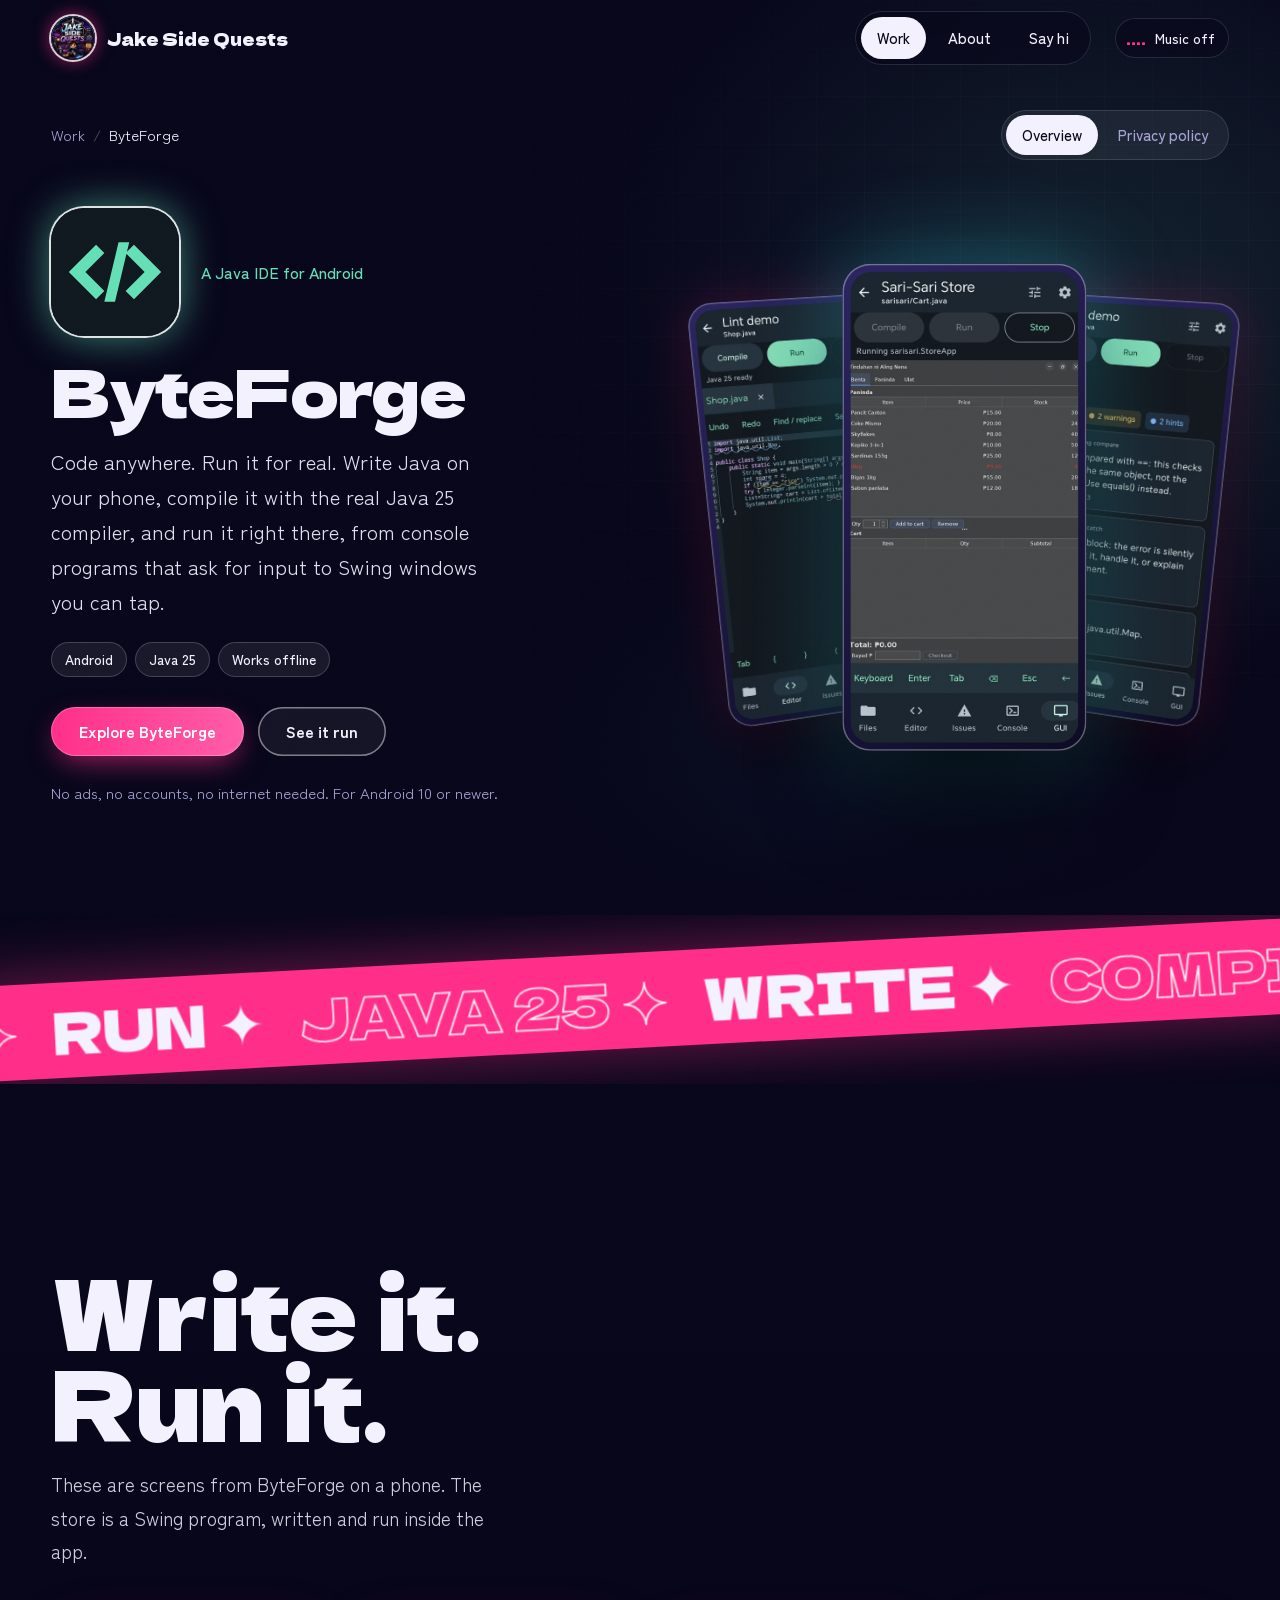
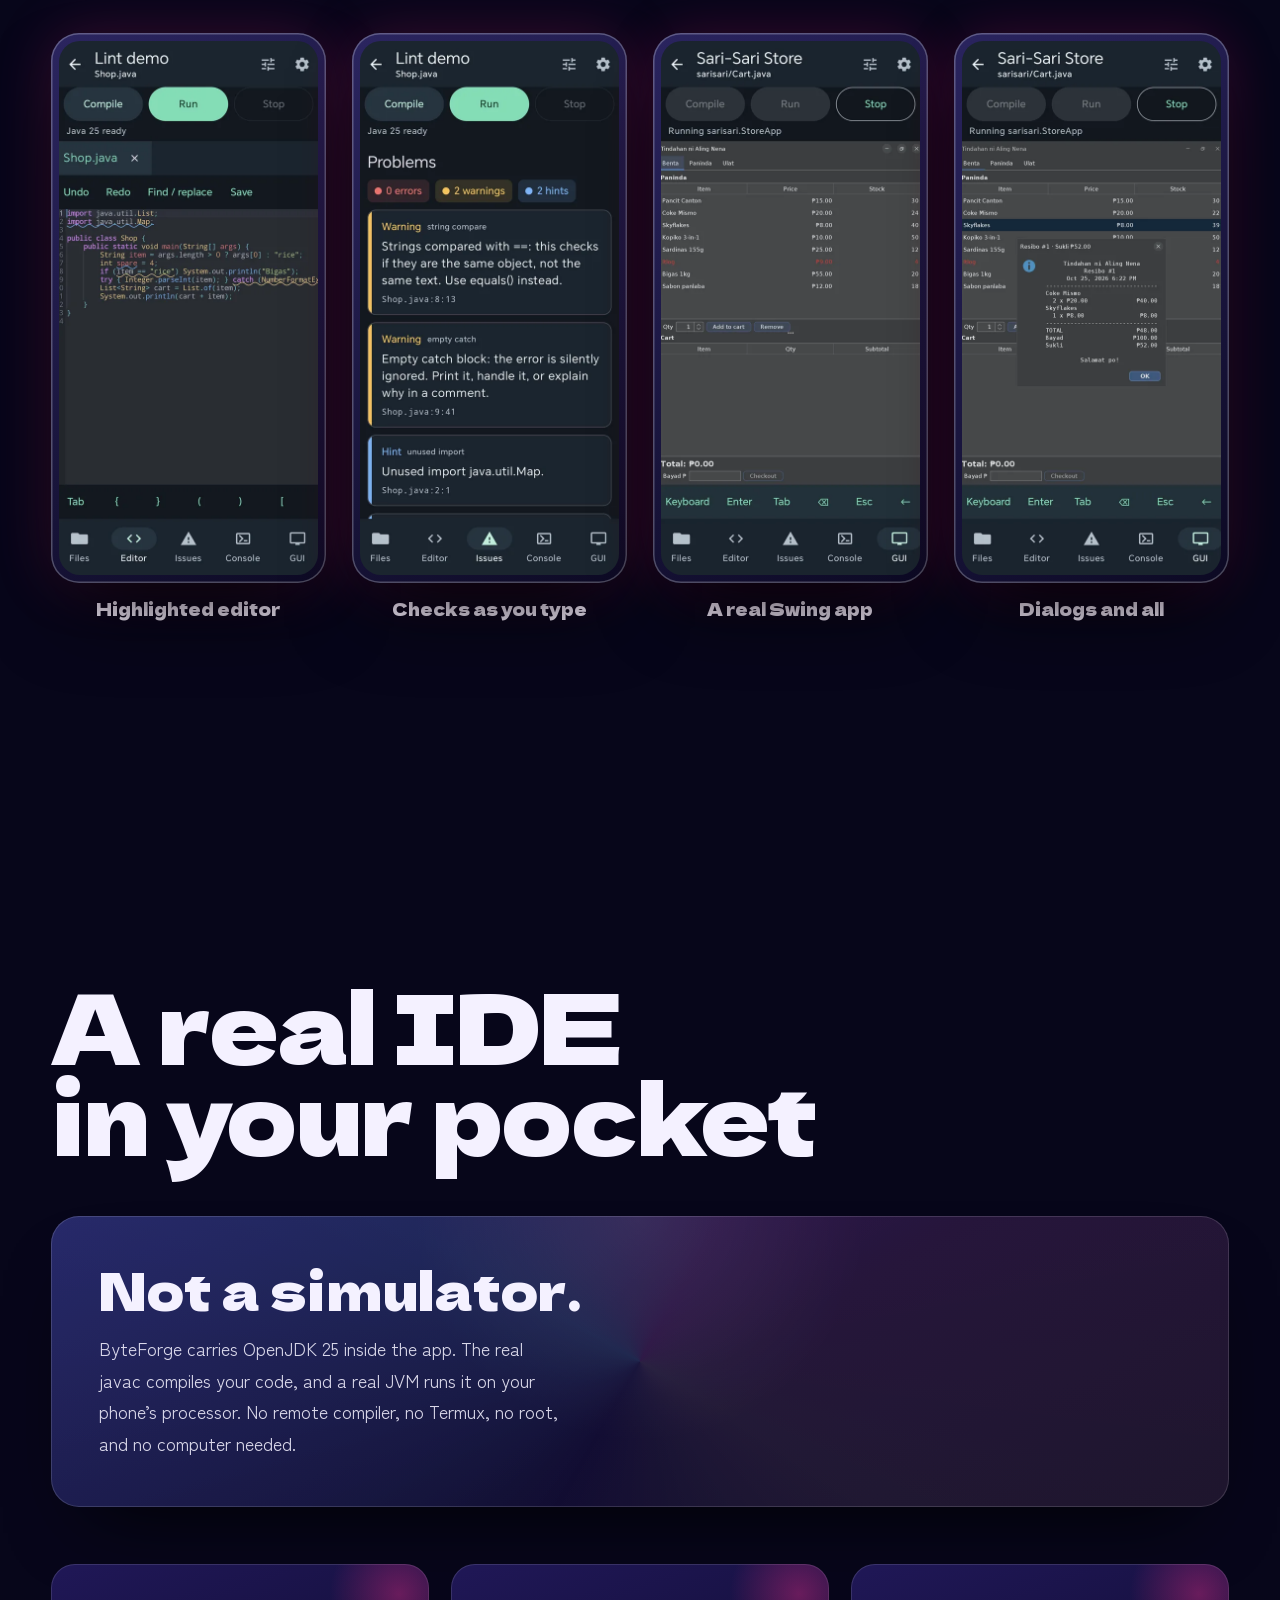
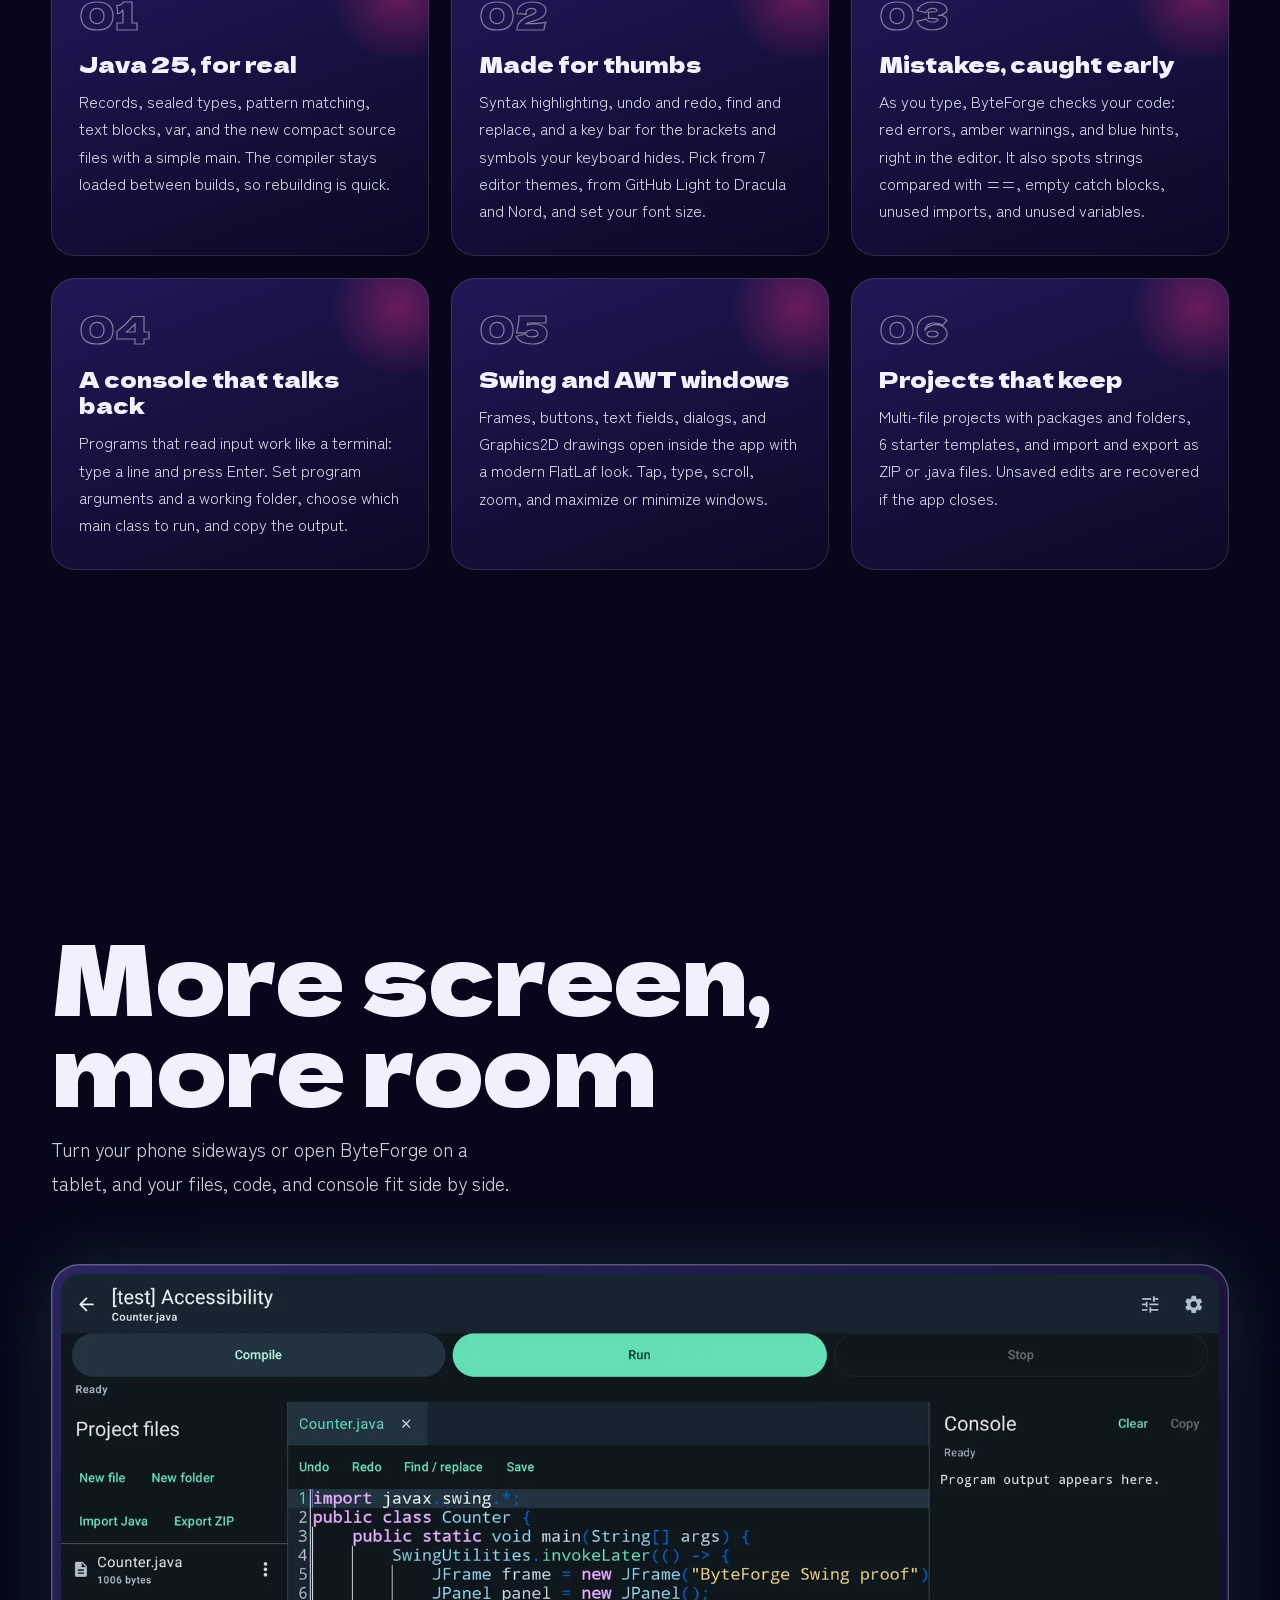
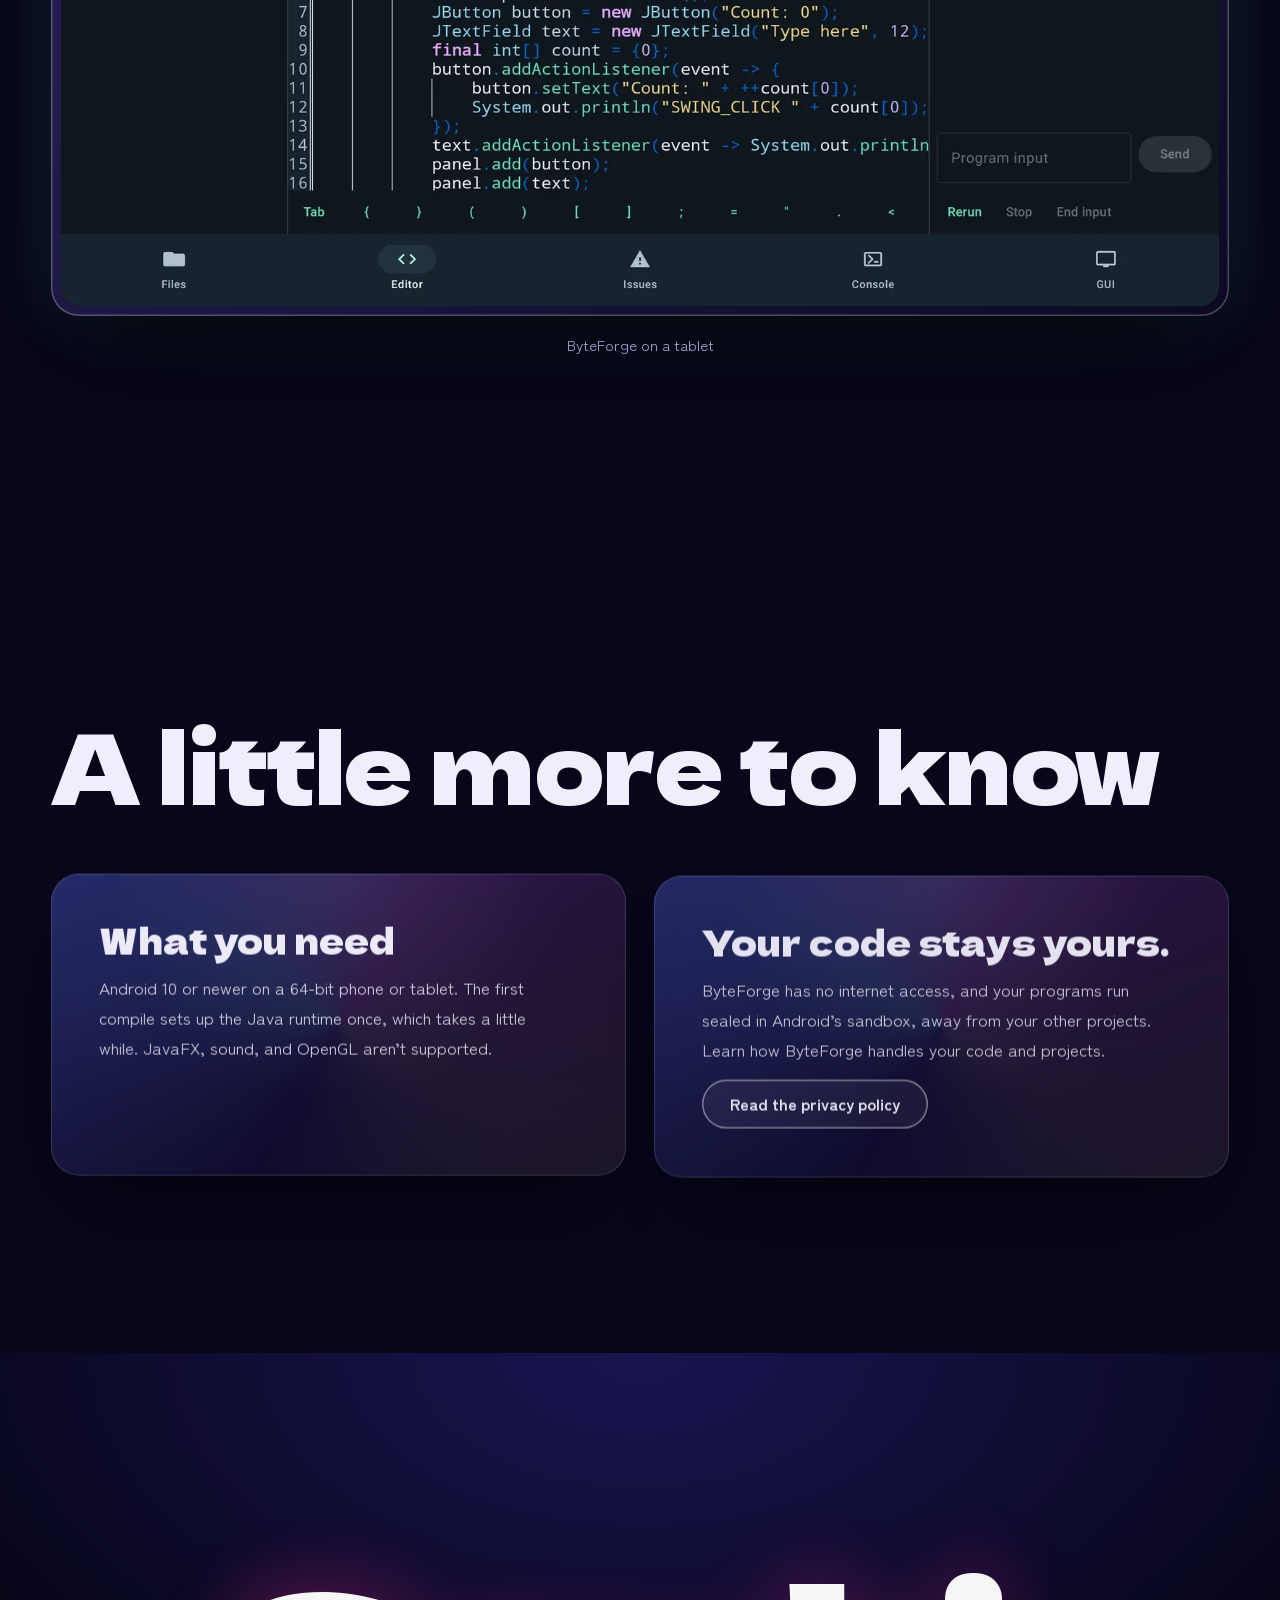
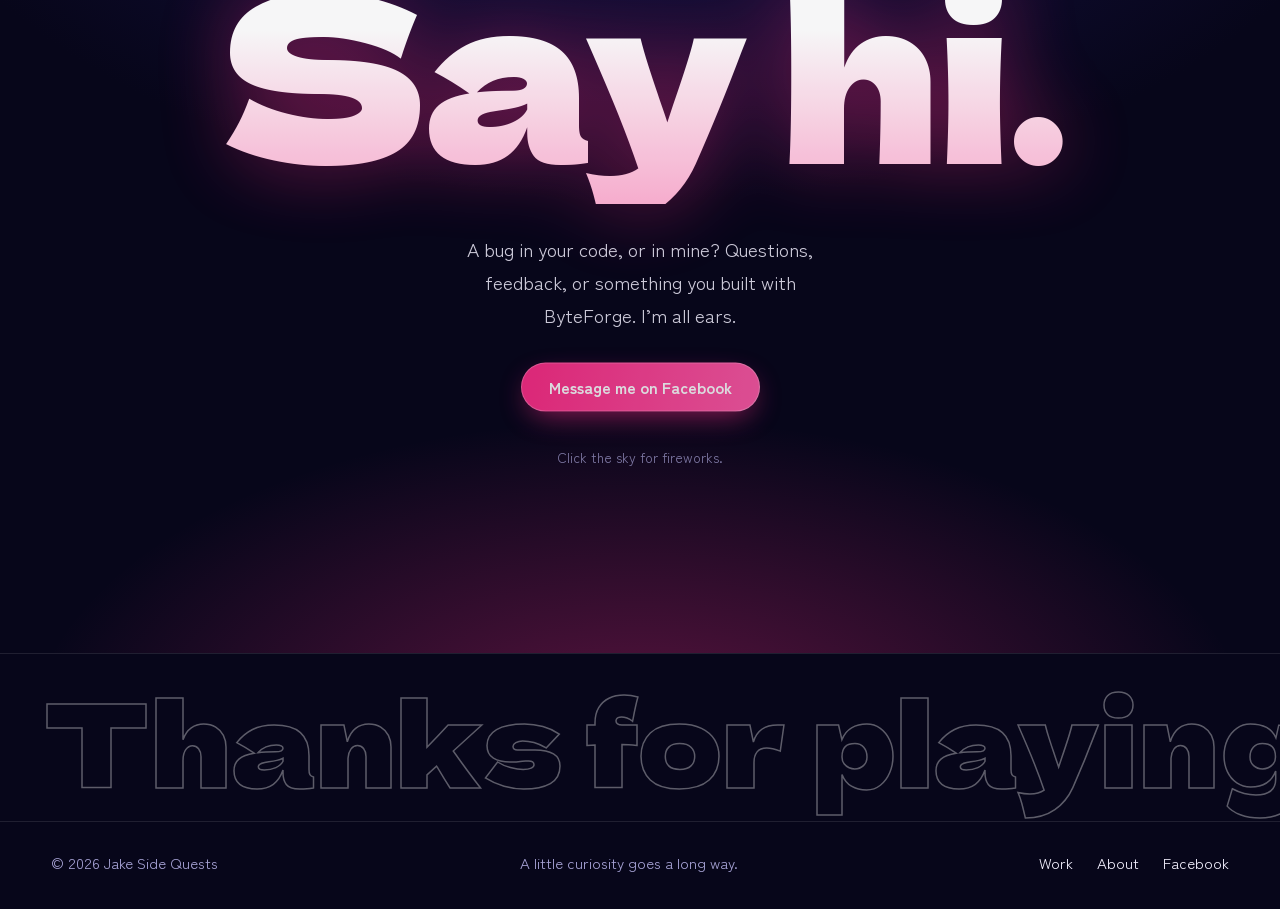
==== byteforge/index.html @ 3e093ef2 "Add full ByteForge and Parley pages Overview pages at /byteforge/ and /parley/ with features, detail" ====
<!doctype html>
<html lang="en">
<head>
  <meta charset="utf-8">
  <meta name="viewport" content="width=device-width, initial-scale=1">
  <title>ByteForge — Code anywhere. Run it for real. | Jake Side Quests</title>
  <meta name="description" content="ByteForge is a Java IDE for Android. Write Java on your phone, compile it with the real Java 25 compiler, and run console programs and Swing windows. No ads; works offline.">
  <meta name="theme-color" content="#07061a">
  <link rel="canonical" href="https://jakesidequests.com/byteforge/">
  <meta property="og:type" content="website">
  <meta property="og:site_name" content="Jake Side Quests">
  <meta property="og:title" content="ByteForge — Code anywhere. Run it for real. | Jake Side Quests">
  <meta property="og:description" content="ByteForge is a Java IDE for Android. Write Java on your phone, compile it with the real Java 25 compiler, and run console programs and Swing windows. No ads; works offline.">
  <meta property="og:url" content="https://jakesidequests.com/byteforge/">
  <meta property="og:image" content="https://jakesidequests.com/assets/media/byteforge/tablet.webp">
  <link rel="icon" href="/assets/favicon.png" type="image/png" sizes="64x64">
  <link rel="preload" href="/assets/fonts/delagothicone-400.woff2" as="font" type="font/woff2" crossorigin>
  <link rel="stylesheet" href="/assets/site.css">
  <script>document.documentElement.classList.add('js');window.revealFallback=setTimeout(function(){document.documentElement.classList.add('no-anim')},4000);</script>
  <script src="/assets/vendor/gsap.min.js" defer></script>
  <script src="/assets/vendor/ScrollTrigger.min.js" defer></script>
  <script src="/assets/vendor/SplitText.min.js" defer></script>
  <script src="/assets/vendor/lenis.min.js" defer></script>
  <script src="/assets/site.js" defer></script>
</head>
<body id="top" data-page="byteforge">
<a class="skip-link" href="#main">Skip to content</a>
<div class="progress" aria-hidden="true"></div>
<div class="grain" aria-hidden="true"></div>
<header class="site-header">
  <div class="header-inner container">
    <a class="brand" href="/" aria-label="Jake Side Quests home"><img src="/assets/images/jake-side-quests-emblem-96.webp" width="44" height="44" alt=""><span class="brand-name">Jake Side Quests</span></a>
    <nav class="site-nav" aria-label="Main navigation">
      <a href="/#work" aria-current="location">Work</a>
      <a href="/#about">About</a>
      <a href="/#say-hello">Say hi</a>
    </nav>
    <button class="sound-toggle" type="button" aria-pressed="false" data-sound hidden><span class="eq" aria-hidden="true"><i></i><i></i><i></i><i></i></span><span class="label">Music off</span></button>
  </div>
</header>

<main id="main">
  <section class="game-hero" aria-labelledby="app-title">
    <div class="app-hero-bg" aria-hidden="true"></div>
    <div class="container">
      <div class="page-context">
        <nav class="breadcrumb" aria-label="Breadcrumb"><ol><li><a href="/#work">Work</a></li><li><span aria-current="page">ByteForge</span></li></ol></nav>
        <nav class="project-nav" aria-label="ByteForge navigation"><a href="/byteforge/" aria-current="page">Overview</a><a href="/byteforge/privacy/">Privacy policy</a></nav>
      </div>
      <div class="game-hero-grid">
        <div class="game-copy">
          <div class="mascot app-mascot" data-reveal>
            <img src="/byteforge/icon.svg" width="128" height="128" alt="ByteForge app icon: mint-green code brackets on a dark background.">
            <p class="kana-note">A Java IDE for Android</p>
          </div>
          <h1 id="app-title" class="glitch" data-text="ByteForge" data-reveal>ByteForge</h1>
          <p class="lede" data-reveal>Code anywhere. Run it for real. Write Java on your phone, compile it with the real Java 25 compiler, and run it right there, from console programs that ask for input to Swing windows you can tap.</p>
          <ul class="chips" aria-label="At a glance" data-reveal><li class="chip">Android</li><li class="chip">Java 25</li><li class="chip">Works offline</li></ul>
          <div class="hero-actions" data-reveal>
            <a class="btn btn-primary" href="#features" data-magnetic>Explore ByteForge</a>
            <a class="btn btn-ghost" href="#screens" data-magnetic>See it run</a>
          </div>
          <p class="page-meta">No ads, no accounts, no internet needed. For Android 10 or newer.</p>
        </div>

        <div class="phones tall" aria-label="ByteForge screenshots">
          <figure class="phone left"><img src="/assets/media/byteforge/editor.webp" width="540" height="1080" alt="The ByteForge editor with a Java file, its code checks underlined."></figure>
          <figure class="phone right"><img src="/assets/media/byteforge/issues.webp" width="540" height="1080" alt="The Problems list showing warnings and hints with explanations."></figure>
          <figure class="phone center"><img src="/assets/media/byteforge/swing.webp" width="540" height="1080" alt="A Swing store app, Tindahan ni Aling Nena, running inside ByteForge with a product table and a cart."></figure>
        </div>
      </div>
    </div>
  </section>

  <div class="marquees" aria-hidden="true">
    <div class="marquee" data-marquee="-1"><div class="marquee-track"><span>Write ✦</span><span class="outline">Compile ✦</span><span>Run ✦</span><span class="outline">Java 25 ✦</span><span>Write ✦</span><span class="outline">Compile ✦</span><span>Run ✦</span><span class="outline">Java 25 ✦</span></div></div>
  </div>

  <section class="section container" id="screens" aria-labelledby="screens-title">
    <h2 id="screens-title" class="section-title" data-reveal>Write it.<br>Run it.</h2>
    <p class="section-lede" data-reveal style="margin-top:22px">These are screens from ByteForge on a phone. The store is a Swing program, written and run inside the app.</p>
    <div class="screens tall">
      <figure data-reveal><div class="phone"><img src="/assets/media/byteforge/one-dark.webp" width="540" height="1080" alt="The editor in the One Dark theme with highlighted Java code." loading="lazy"></div><figcaption>Highlighted editor</figcaption></figure>
      <figure data-reveal><div class="phone"><img src="/assets/media/byteforge/issues.webp" width="540" height="1080" alt="Problems tab: a string compared with ==, an empty catch block, and an unused import." loading="lazy"></div><figcaption>Checks as you type</figcaption></figure>
      <figure data-reveal><div class="phone"><img src="/assets/media/byteforge/swing.webp" width="540" height="1080" alt="A Swing store window with a product table, quantity picker, and cart." loading="lazy"></div><figcaption>A real Swing app</figcaption></figure>
      <figure data-reveal><div class="phone"><img src="/assets/media/byteforge/receipt.webp" width="540" height="1080" alt="The store app's receipt dialog listing items, total, payment, and change." loading="lazy"></div><figcaption>Dialogs and all</figcaption></figure>
    </div>
  </section>

  <section class="section container" id="features" aria-labelledby="features-title">
    <h2 id="features-title" class="section-title" data-reveal>A real IDE<br>in your pocket</h2>
    <article class="holo experience" data-tilt data-reveal style="margin-top:56px">
      <h3>Not a simulator.</h3>
      <p>ByteForge carries OpenJDK 25 inside the app. The real javac compiles your code, and a real JVM runs it on your phone’s processor. No remote compiler, no Termux, no root, and no computer needed.</p>
    </article>
    <div class="feature-grid">
      <article class="feature"><p class="feature-number">01</p><h3>Java 25, for real</h3><p>Records, sealed types, pattern matching, text blocks, var, and the new compact source files with a simple main. The compiler stays loaded between builds, so rebuilding is quick.</p></article>
      <article class="feature"><p class="feature-number">02</p><h3>Made for thumbs</h3><p>Syntax highlighting, undo and redo, find and replace, and a key bar for the brackets and symbols your keyboard hides. Pick from 7 editor themes, from GitHub Light to Dracula and Nord, and set your font size.</p></article>
      <article class="feature"><p class="feature-number">03</p><h3>Mistakes, caught early</h3><p>As you type, ByteForge checks your code: red errors, amber warnings, and blue hints, right in the editor. It also spots strings compared with ==, empty catch blocks, unused imports, and unused variables.</p></article>
      <article class="feature"><p class="feature-number">04</p><h3>A console that talks back</h3><p>Programs that read input work like a terminal: type a line and press Enter. Set program arguments and a working folder, choose which main class to run, and copy the output.</p></article>
      <article class="feature"><p class="feature-number">05</p><h3>Swing and AWT windows</h3><p>Frames, buttons, text fields, dialogs, and Graphics2D drawings open inside the app with a modern FlatLaf look. Tap, type, scroll, zoom, and maximize or minimize windows.</p></article>
      <article class="feature"><p class="feature-number">06</p><h3>Projects that keep</h3><p>Multi-file projects with packages and folders, 6 starter templates, and import and export as ZIP or .java files. Unsaved edits are recovered if the app closes.</p></article>
    </div>
  </section>

  <section class="section container" aria-labelledby="room-title">
    <h2 id="room-title" class="section-title" data-reveal>More screen,<br>more room</h2>
    <p class="section-lede" data-reveal style="margin-top:22px">Turn your phone sideways or open ByteForge on a tablet, and your files, code, and console fit side by side.</p>
    <figure class="wide-shot" data-reveal>
      <div class="frame"><img src="/assets/media/byteforge/tablet.webp" width="1600" height="874" alt="ByteForge on a tablet: project files on the left, a Swing counter program in the editor, and the console on the right." loading="lazy"></div>
      <figcaption>ByteForge on a tablet</figcaption>
    </figure>
  </section>

  <section class="section container" aria-labelledby="details-title">
    <h2 id="details-title" class="section-title" data-reveal>A little more to know</h2>
    <div class="detail-grid">
      <article class="holo" data-tilt data-reveal>
        <h3>What you need</h3>
        <p>Android 10 or newer on a 64-bit phone or tablet. The first compile sets up the Java runtime once, which takes a little while. JavaFX, sound, and OpenGL aren’t supported.</p>
      </article>
      <article class="holo" data-tilt data-reveal>
        <h3>Your code stays yours.</h3>
        <p>ByteForge has no internet access, and your programs run sealed in Android’s sandbox, away from your other projects. Learn how ByteForge handles your code and projects.</p>
        <a class="btn btn-ghost" href="/byteforge/privacy/" data-magnetic>Read the privacy policy</a>
      </article>
    </div>
  </section>

  <section class="section say-hi" id="say-hello" aria-labelledby="contact-title" data-fireworks>
    <canvas class="fireworks" aria-hidden="true"></canvas>
    <div class="say-hi-inner container">
      <h2 id="contact-title" data-reveal>Say hi.</h2>
      <p data-reveal>A bug in your code, or in mine? Questions, feedback, or something you built with ByteForge. I’m all ears.</p>
      <a class="btn btn-primary" href="https://www.facebook.com/JakeSideQuests" data-magnetic data-reveal>Message me on Facebook</a>
      <p class="hint" aria-hidden="true" data-reveal>Click the sky for fireworks.</p>
    </div>
  </section>
</main>

<footer class="site-footer">
  <div class="footer-marquee" aria-hidden="true">
    <div class="marquee-track" data-marquee="-1"><span class="fill">Thanks for playing ✦</span><span>Thanks for playing ✦</span><span class="fill">Thanks for playing ✦</span><span>Thanks for playing ✦</span></div>
  </div>
  <div class="container footer-row">
    <p>© 2026 Jake Side Quests</p>
    <p>A little curiosity goes a long way.</p>
    <div class="footer-links"><a href="/#work">Work</a><a href="/#about">About</a><a href="https://www.facebook.com/JakeSideQuests">Facebook</a></div>
  </div>
</footer>
</body>
</html>
---- assets/site.css ----
/* Jake Side Quests: an anime opening.
   Night palette pulled from the SENRITSU worlds: lantern gold, magenta, cyan, sakura.
   Dela Gothic One is the title card; Zen Kaku Gothic New carries everything else. */

@font-face { font-family: "Dela Gothic One"; src: url("/assets/fonts/delagothicone-400.woff2") format("woff2"); font-weight: 400; font-display: swap; }
@font-face { font-family: "Zen Kaku Gothic New"; src: url("/assets/fonts/zenkakugothicnew-400.woff2") format("woff2"); font-weight: 400; font-display: swap; }
@font-face { font-family: "Zen Kaku Gothic New"; src: url("/assets/fonts/zenkakugothicnew-500.woff2") format("woff2"); font-weight: 500; font-display: swap; }
@font-face { font-family: "Zen Kaku Gothic New"; src: url("/assets/fonts/zenkakugothicnew-700.woff2") format("woff2"); font-weight: 700; font-display: swap; }

:root {
  color-scheme: dark;
  --ink: #07061a;
  --ink-2: #120d33;
  --ink-3: #1d1650;
  --paper: #f4f1ff;
  --mist: #a7a3d6;
  --magenta: #ff2e88;
  --cyan: #3de8ff;
  --gold: #ffc65c;
  --sakura: #ffb3d4;
  --lime: #4dff9a;

  --display: "Dela Gothic One", "Arial Black", Impact, sans-serif;
  --body: "Zen Kaku Gothic New", "Hiragino Sans", "Segoe UI", system-ui, sans-serif;

  --gutter: clamp(16px, 4vw, 56px);
  --max: 1320px;
  --ease: cubic-bezier(.16, 1, .3, 1);
  --beat: 0;
}

*, *::before, *::after { box-sizing: border-box; }
html { -webkit-text-size-adjust: 100%; scroll-padding-top: 90px; }
html:not(.lenis) { scroll-behavior: smooth; }
body {
  margin: 0;
  min-height: 100vh;
  background: var(--ink);
  color: var(--paper);
  font: 400 1.0625rem/1.75 var(--body);
  overflow-x: clip;
}
img, svg, canvas, video { display: block; max-width: 100%; }
a { color: inherit; }
p, figure { margin: 0; }
h1, h2, h3, h4 { margin: 0; font-weight: 400; line-height: 1.05; }
button { font: inherit; color: inherit; }
::selection { background: var(--magenta); color: #fff; }
:focus-visible { outline: 3px solid var(--cyan); outline-offset: 4px; border-radius: 6px; }

.container { width: min(100% - var(--gutter) * 2, var(--max)); margin-inline: auto; }
.visually-hidden { position: absolute !important; width: 1px; height: 1px; padding: 0; margin: -1px; overflow: hidden; clip: rect(0 0 0 0); white-space: nowrap; border: 0; }
.skip-link { position: fixed; left: 16px; top: -80px; z-index: 200; padding: 10px 16px; border-radius: 8px; background: var(--paper); color: var(--ink); text-decoration: none; font-weight: 700; }
.skip-link:focus { top: 16px; }

/* Things JS animates in start hidden only once JS has taken over; a timer in <head> undoes this if it never does. */
.js:not(.no-anim) [data-reveal], .js:not(.no-anim) [data-hero-logo], .js:not(.no-anim) [data-hero-tagline], .js:not(.no-anim) [data-hero-fade] { opacity: 0; }

/* Film grain over everything */
.grain {
  position: fixed; inset: -50%; z-index: 90; pointer-events: none;
  background-image: url("data:image/svg+xml;utf8,<svg xmlns='http://www.w3.org/2000/svg' width='160' height='160'><filter id='n'><feTurbulence type='fractalNoise' baseFrequency='.9' numOctaves='2' stitchTiles='stitch'/></filter><rect width='100%' height='100%' filter='url(%23n)' opacity='.55'/></svg>");
  opacity: .07;
  mix-blend-mode: overlay;
  animation: grain 1s steps(6) infinite;
}
@keyframes grain { 0%, 100% { transform: translate(0, 0); } 20% { transform: translate(-3%, 2%); } 40% { transform: translate(2%, -4%); } 60% { transform: translate(-4%, -1%); } 80% { transform: translate(3%, 3%); } }

.progress { position: fixed; left: 0; top: 0; z-index: 120; height: 3px; width: 100%; transform-origin: 0 50%; transform: scaleX(0); background: linear-gradient(90deg, var(--cyan), var(--magenta), var(--gold)); box-shadow: 0 0 12px var(--magenta); }

/* ---------- Header ---------- */

.site-header {
  position: fixed; top: 0; left: 0; right: 0; z-index: 100;
  transition: transform .5s var(--ease), background .3s;
}
.site-header.is-hidden { transform: translateY(-110%); }
.site-header.is-solid { background: linear-gradient(180deg, rgb(7 6 26 / .85), rgb(7 6 26 / 0)); }
.header-inner { display: flex; align-items: center; gap: 24px; min-height: 76px; }
.brand { display: inline-flex; align-items: center; gap: 12px; text-decoration: none; }
.brand img { width: 44px; height: 44px; border-radius: 50%; box-shadow: 0 0 0 2px rgb(255 255 255 / .8), 0 0 calc(18px + var(--beat) * 30px) rgb(255 46 136 / .7); }
.brand-name { font: 400 1.0625rem/1 var(--display); }
.site-nav { margin-left: auto; display: flex; align-items: center; gap: 6px; padding: 6px; border-radius: 999px; background: rgb(7 6 26 / .45); backdrop-filter: blur(14px); -webkit-backdrop-filter: blur(14px); box-shadow: inset 0 0 0 1px rgb(255 255 255 / .12); }
.site-nav a { padding: 8px 16px; border-radius: 999px; font-weight: 500; font-size: .9375rem; text-decoration: none; transition: background .2s, color .2s; }
.site-nav a:hover { background: rgb(255 255 255 / .1); }
.site-nav a[aria-current] { background: var(--paper); color: var(--ink); }

.sound-toggle {
  display: inline-flex; align-items: center; gap: 10px;
  padding: 8px 14px 8px 12px;
  border: 0; border-radius: 999px; cursor: pointer;
  background: rgb(7 6 26 / .45); backdrop-filter: blur(14px); -webkit-backdrop-filter: blur(14px);
  box-shadow: inset 0 0 0 1px rgb(255 255 255 / .12);
  font-size: .875rem; font-weight: 500;
}
.sound-toggle[aria-pressed="true"] { box-shadow: inset 0 0 0 1px var(--magenta), 0 0 20px rgb(255 46 136 / .35); }
.eq { display: inline-flex; align-items: end; gap: 2px; height: 14px; }
.eq i { width: 3px; height: 100%; border-radius: 2px; background: var(--magenta); transform-origin: 50% 100%; transform: scaleY(.2); }
.sound-toggle[aria-pressed="true"] .eq i { background: linear-gradient(var(--cyan), var(--magenta)); }

/* ---------- Custom cursor ---------- */

.cursor-dot, .cursor-ring { position: fixed; left: 0; top: 0; z-index: 150; pointer-events: none; border-radius: 50%; opacity: 0; transition: opacity .3s; }
.cursor-dot { width: 6px; height: 6px; margin: -3px 0 0 -3px; background: #fff; }
.cursor-ring { width: 38px; height: 38px; margin: -19px 0 0 -19px; border: 1.5px solid rgb(255 255 255 / .7); transition: opacity .3s, width .3s var(--ease), height .3s var(--ease), margin .3s var(--ease), background .3s, border-color .3s; mix-blend-mode: difference; }
.has-cursor .cursor-dot, .has-cursor .cursor-ring { opacity: 1; }
.cursor-ring.is-hover { width: 70px; height: 70px; margin: -35px 0 0 -35px; background: rgb(255 255 255 / .9); border-color: transparent; }

/* ---------- Splash: press start ---------- */

.splash {
  position: fixed; inset: 0; z-index: 180;
  display: grid; place-items: center;
  overflow: hidden;
}
.splash-half { position: absolute; inset: 0; }
.splash-half.top { clip-path: polygon(0 0, 100% 0, 100% 42%, 0 58%); background: linear-gradient(180deg, #1a0f45, #0b0824); }
.splash-half.bottom { clip-path: polygon(0 58%, 100% 42%, 100% 100%, 0 100%); background: linear-gradient(0deg, #1a0f45, #0b0824); }
.splash-slash { position: absolute; left: -10%; right: -10%; top: 50%; height: 2px; transform: rotate(-9deg); background: linear-gradient(90deg, transparent, var(--magenta), #fff, var(--cyan), transparent); box-shadow: 0 0 24px var(--magenta); opacity: 0; }
.splash-inner { position: relative; display: grid; justify-items: center; gap: 28px; text-align: center; padding: 24px; }
.splash-logo { width: clamp(180px, 30vmin, 300px); border-radius: 50%; box-shadow: 0 0 0 3px rgb(255 255 255 / .85), 0 0 80px rgb(255 46 136 / .55), 0 0 160px rgb(61 232 255 / .25); }
.splash-bar { width: min(280px, 70vw); height: 4px; border-radius: 2px; background: rgb(255 255 255 / .12); overflow: hidden; }
.splash-bar i { display: block; height: 100%; width: 100%; transform-origin: 0 50%; transform: scaleX(0); background: linear-gradient(90deg, var(--cyan), var(--magenta)); box-shadow: 0 0 10px var(--magenta); transition: transform .3s; }
.splash-start {
  padding: 16px 40px;
  border: 0; border-radius: 999px; cursor: pointer;
  background: var(--paper); color: var(--ink);
  font: 400 clamp(1.1rem, 2.4vw, 1.5rem)/1 var(--display);
  letter-spacing: .04em;
  box-shadow: 0 0 0 6px rgb(255 255 255 / .12), 0 0 50px rgb(255 46 136 / .6);
  animation: start-pulse 1.4s ease-in-out infinite;
}
.splash-start:hover { background: #fff; }
@keyframes start-pulse { 50% { box-shadow: 0 0 0 12px rgb(255 255 255 / .06), 0 0 80px rgb(255 46 136 / .85); } }
.splash-quiet { border: 0; background: none; cursor: pointer; color: var(--mist); font-size: .9375rem; text-decoration: underline; text-underline-offset: 4px; }
.splash-quiet:hover { color: var(--paper); }
.splash-hint { font-size: .875rem; color: var(--mist); }
.splash-actions { display: grid; justify-items: center; gap: 14px; }
.splash-actions[hidden] { display: none; }

/* ---------- Hero ---------- */

.hero {
  position: relative;
  min-height: 100svh;
  display: grid; place-items: center;
  overflow: hidden;
  isolation: isolate;
}
.hero-media { position: absolute; inset: 0; z-index: -3; }
.hero-media video, .hero-media canvas, .hero-media img { position: absolute; inset: 0; width: 100%; height: 100%; object-fit: cover; }
.hero-media canvas { opacity: 0; transition: opacity .6s; }
.hero-media.is-webgl canvas { opacity: 1; }
.hero-media.is-webgl video { visibility: hidden; }
.hero::before {
  content: ""; position: absolute; inset: 0; z-index: -2;
  background:
    radial-gradient(60% 55% at 50% 45%, transparent 0, rgb(7 6 26 / .35) 60%, rgb(7 6 26 / .85) 100%),
    linear-gradient(180deg, rgb(7 6 26 / .55) 0%, transparent 25%, transparent 60%, var(--ink) 100%);
}
.hero::after {
  content: ""; position: absolute; inset: 0; z-index: -1; pointer-events: none;
  background: repeating-linear-gradient(180deg, rgb(0 0 0 / .18) 0 1px, transparent 1px 3px);
  opacity: .5;
}
.petals { position: absolute; inset: 0; z-index: 1; pointer-events: none; width: 100%; height: 100%; }
.hero-inner { position: relative; z-index: 2; display: grid; justify-items: center; gap: clamp(12px, 2.6svh, 28px); text-align: center; padding: max(88px, 11svh) var(--gutter) max(104px, 13svh); }
.hero-logo {
  position: relative;
  width: clamp(116px, min(34vmin, 31svh), 24rem);
  aspect-ratio: 1;
  transform-style: preserve-3d;
  transform: perspective(900px) rotateX(var(--tilt-x, 0deg)) rotateY(var(--tilt-y, 0deg));
  transition: transform .4s var(--ease);
}
.hero-logo img { width: 100%; height: 100%; border-radius: 50%; box-shadow: 0 0 0 3px rgb(255 255 255 / .9), 0 0 calc(60px + var(--beat) * 80px) rgb(255 46 136 / .6), 0 30px 80px rgb(0 0 0 / .6); }
.hero-logo .ring { position: absolute; inset: -10%; border-radius: 50%; border: 1.5px dashed rgb(255 255 255 / .35); animation: spin 30s linear infinite; }
.hero-logo .ring.two { inset: -18%; border: 1px solid transparent; border-top-color: var(--cyan); border-right-color: var(--cyan); animation-duration: 9s; animation-direction: reverse; filter: drop-shadow(0 0 6px var(--cyan)); }
.hero-logo .ring.three { inset: -24%; border: 1px solid transparent; border-bottom-color: var(--magenta); animation-duration: 14s; filter: drop-shadow(0 0 6px var(--magenta)); }
@keyframes spin { to { transform: rotate(360deg); } }
.hero-tagline {
  font: 400 clamp(1.7rem, min(6.2vw, 8.6svh), 5.4rem)/.98 var(--display);
  letter-spacing: -.01em;
  text-shadow: 0 4px 30px rgb(7 6 26 / .8);
  max-width: 14ch;
}
.hero-tagline .line { display: block; }
.hero-tagline .glow { color: #ff6fb1; text-shadow: 0 0 28px rgb(255 46 136 / .75), 0 4px 30px rgb(7 6 26 / .8); }
.hero-sub { max-width: 44ch; font-size: clamp(.9375rem, min(1.6vw, 2.4svh), 1.25rem); color: rgb(244 241 255 / .9); text-shadow: 0 2px 16px rgb(7 6 26 / .9); }
.hero-actions { display: flex; flex-wrap: wrap; justify-content: center; gap: 14px; margin-top: 6px; }
.featured-copy .hero-actions, .game-copy .hero-actions { justify-content: start; }
.kana-rail {
  position: absolute; left: var(--gutter); top: 50%; z-index: 2; translate: 0 -50%;
  writing-mode: vertical-rl;
  font: 400 .9375rem/1 var(--display); letter-spacing: .5em;
  color: rgb(255 255 255 / .55);
}
.hero-foot { position: absolute; left: 0; right: 0; bottom: 28px; z-index: 2; }
.hero-foot .container { display: flex; justify-content: space-between; align-items: end; gap: 20px; }
.now-showing { display: grid; gap: 2px; font-size: .875rem; color: var(--mist); }
.now-showing strong { font: 400 1.0625rem/1.2 var(--display); color: var(--paper); }
.scroll-cue { display: grid; justify-items: center; gap: 8px; font-size: .8125rem; color: var(--mist); text-decoration: none; }
.scroll-cue i { position: relative; width: 22px; height: 36px; border-radius: 12px; border: 1.5px solid rgb(255 255 255 / .6); }
.scroll-cue i::after { content: ""; position: absolute; left: 50%; top: 7px; width: 4px; height: 8px; margin-left: -2px; border-radius: 2px; background: #fff; animation: wheel 1.6s var(--ease) infinite; }
@keyframes wheel { 60% { transform: translateY(10px); opacity: 0; } 100% { opacity: 0; } }

/* ---------- Buttons ---------- */

.btn {
  position: relative;
  display: inline-flex; align-items: center; gap: 10px;
  padding: 15px 28px;
  border-radius: 999px;
  font-weight: 700; font-size: 1rem; line-height: 1.2;
  text-decoration: none;
  transition: transform .35s var(--ease), box-shadow .35s var(--ease), background .3s;
  will-change: transform;
}
.btn-primary { background: linear-gradient(100deg, var(--magenta), #ff5ca8 50%, var(--magenta)); background-size: 200% 100%; color: #fff; box-shadow: 0 10px 30px -8px rgb(255 46 136 / .7), inset 0 0 0 1px rgb(255 255 255 / .25); }
.btn-primary:hover { background-position: 100% 0; box-shadow: 0 16px 44px -8px rgb(255 46 136 / .9), inset 0 0 0 1px rgb(255 255 255 / .4); }
.btn-ghost { background: rgb(255 255 255 / .06); backdrop-filter: blur(10px); -webkit-backdrop-filter: blur(10px); box-shadow: inset 0 0 0 1.5px rgb(255 255 255 / .45); }
.btn-ghost:hover { background: rgb(255 255 255 / .14); }
.btn svg { width: 18px; height: 18px; flex: none; }

.chips { display: flex; flex-wrap: wrap; gap: 8px; list-style: none; margin: 0; padding: 0; }
.chip { padding: 5px 14px; border-radius: 999px; font-size: .875rem; font-weight: 500; background: rgb(255 255 255 / .07); box-shadow: inset 0 0 0 1px rgb(255 255 255 / .18); }

/* ---------- Marquee ---------- */

.marquees { position: relative; z-index: 3; padding-block: 40px; overflow: hidden; }
.marquee { padding-block: 18px; overflow: hidden; transform: rotate(-3deg) scale(1.06); background: var(--magenta); box-shadow: 0 0 60px rgb(255 46 136 / .45); }
.marquee.alt { margin-top: -26px; transform: rotate(2deg) scale(1.06); background: var(--paper); color: var(--ink); box-shadow: none; }
.marquee-track { display: flex; width: max-content; }
.marquee-track span { flex: none; padding-right: .6em; font: 400 clamp(1.6rem, 4.2vw, 3.4rem)/1 var(--display); white-space: nowrap; text-transform: uppercase; }
.marquee-track .outline { color: transparent; -webkit-text-stroke: 1.5px currentColor; }
.marquee:not(.alt) .marquee-track .outline { -webkit-text-stroke-color: #fff; }

/* ---------- Sections ---------- */

.section { position: relative; padding-block: clamp(96px, 14vw, 180px); }
.eyebrow-num { font: 400 .9375rem/1 var(--display); color: var(--magenta); }
.section-title { font: 400 clamp(2.6rem, 7.5vw, 6.5rem)/.95 var(--display); letter-spacing: -.015em; }
.section-lede { max-width: 52ch; font-size: clamp(1.0625rem, 1.5vw, 1.25rem); color: rgb(244 241 255 / .85); }

.statement { padding-block: clamp(120px, 16vw, 220px); }
.statement p { font: 400 clamp(1.9rem, 4.6vw, 4.1rem)/1.12 var(--display); letter-spacing: -.01em; max-width: 22ch; }
.statement .word { opacity: .14; }
.no-anim .statement .word, .reduced .statement .word { opacity: 1; }
.statement .hl { color: var(--magenta); }
.statement .hl-2 { color: var(--cyan); }

/* ---------- Cutscene ---------- */

.cutscene { position: relative; height: 100svh; min-height: 560px; display: grid; place-items: center; overflow: hidden; background: #000; }
.cutscene-frame { position: absolute; inset: 0; clip-path: inset(var(--clip-y, 0%) var(--clip-x, 0%)); }
.cutscene-frame img { width: 100%; height: 100%; object-fit: cover; transform: scale(var(--zoom, 1)); }
.cutscene-frame::after { content: ""; position: absolute; inset: 0; background: linear-gradient(180deg, rgb(0 0 0 / .35), transparent 30%, transparent 65%, rgb(0 0 0 / .75)); }
.subtitles { position: absolute; left: 0; right: 0; bottom: 9%; z-index: 2; display: grid; justify-items: center; }
.subtitles span { grid-area: 1 / 1; font: 700 clamp(1.4rem, 3.4vw, 2.8rem)/1.2 var(--body); color: #fff6c9; text-shadow: 0 0 4px #000, 0 2px 0 #000, 0 -2px 0 #000, 2px 0 0 #000, -2px 0 0 #000, 0 6px 24px rgb(0 0 0 / .8); opacity: 0; }
.no-anim .subtitles span:last-child, .reduced .subtitles span:last-child { opacity: 1; }
.cutscene-label { position: absolute; left: var(--gutter); top: 96px; z-index: 2; font-size: .875rem; color: rgb(255 255 255 / .75); }
.cutscene-label::before { content: ""; display: inline-block; width: 8px; height: 8px; margin-right: 10px; border-radius: 50%; background: #ff3b3b; box-shadow: 0 0 10px #ff3b3b; animation: rec 1.2s steps(2, jump-none) infinite; }
@keyframes rec { 50% { opacity: .2; } }

/* ---------- Featured: SENRITSU ---------- */

.featured { overflow: hidden; isolation: isolate; }
.featured-bg { position: absolute; inset: -12% 0; z-index: -2; }
.featured-bg img { width: 100%; height: 100%; object-fit: cover; }
.featured::before { content: ""; position: absolute; inset: 0; z-index: -1; background: linear-gradient(90deg, var(--ink) 15%, rgb(7 6 26 / .7) 55%, rgb(7 6 26 / .35)), linear-gradient(180deg, var(--ink), transparent 20%, transparent 80%, var(--ink)); }
.featured-grid { display: grid; grid-template-columns: minmax(0, 1fr) minmax(0, 1fr); gap: clamp(40px, 6vw, 96px); align-items: center; }
.featured-copy { display: grid; gap: 26px; justify-items: start; }
.app-mark { display: flex; align-items: center; gap: 20px; }
.app-mark img { width: clamp(76px, 8vw, 104px); height: auto; border-radius: 24%; box-shadow: 0 0 0 2px rgb(255 255 255 / .8), 0 0 40px rgb(255 46 136 / .6); }
.app-mark p { font-size: .9375rem; color: var(--mist); }
.glitch { position: relative; display: inline-block; font: 400 clamp(2.1rem, 10.5vw, 5.8rem)/.9 var(--display); letter-spacing: -.02em; }
.glitch::before, .glitch::after { content: attr(data-text); position: absolute; inset: 0; pointer-events: none; opacity: 0; }
.glitch::before { color: var(--cyan); transform: translate(-3px, 0); clip-path: inset(10% 0 55% 0); }
.glitch::after { color: var(--magenta); transform: translate(3px, 0); clip-path: inset(55% 0 8% 0); }
.glitch:hover::before, .glitch:hover::after, .glitch.is-glitching::before, .glitch.is-glitching::after { opacity: .9; animation: glitch .45s steps(3) infinite; }
@keyframes glitch { 0% { clip-path: inset(10% 0 60% 0); transform: translate(-4px, 1px); } 33% { clip-path: inset(40% 0 30% 0); transform: translate(4px, -2px); } 66% { clip-path: inset(70% 0 5% 0); transform: translate(-2px, 2px); } 100% { clip-path: inset(20% 0 50% 0); transform: translate(3px, 0); } }
.featured-copy > p { max-width: 48ch; font-size: 1.125rem; color: rgb(244 241 255 / .9); }

.phones { position: relative; height: clamp(460px, 48vw, 640px); perspective: 1400px; }
.phone {
  position: absolute; left: 50%; top: 50%;
  width: clamp(190px, 19vw, 16.25rem);
  aspect-ratio: 360 / 638;
  translate: -50% -50%;
  border-radius: 28px;
  padding: 8px;
  background: linear-gradient(145deg, #2b2560, #0d0a24);
  box-shadow: inset 0 0 0 1.5px rgb(255 255 255 / .25), 0 40px 80px -20px rgb(0 0 0 / .8), 0 0 60px rgb(255 46 136 / .2);
}
.phone img { width: 100%; height: 100%; object-fit: cover; border-radius: 21px; }
.phone.center { z-index: 3; box-shadow: inset 0 0 0 1.5px rgb(255 255 255 / .35), 0 50px 100px -20px rgb(0 0 0 / .9), 0 0 90px rgb(61 232 255 / .35); }
.phones { --spread: 1; --off: 62%; }
.phone.left { z-index: 2; transform: translateX(calc(var(--off) * -1 * var(--spread))) rotateY(calc(18deg * var(--spread))) rotateZ(calc(-6deg * var(--spread))) scale(calc(1 - .14 * var(--spread))); }
.phone.right { z-index: 2; transform: translateX(calc(var(--off) * var(--spread))) rotateY(calc(-18deg * var(--spread))) rotateZ(calc(6deg * var(--spread))) scale(calc(1 - .14 * var(--spread))); }

/* ---------- Worlds: sideways gallery ---------- */

.worlds { overflow: hidden; }
.worlds-head { display: flex; flex-wrap: wrap; justify-content: space-between; align-items: end; gap: 24px 48px; margin-bottom: clamp(40px, 5vw, 64px); }
.worlds-pin { position: relative; }
.worlds-track { display: flex; gap: clamp(16px, 2vw, 28px); padding-inline: var(--gutter); width: max-content; }
.world {
  position: relative; flex: none;
  width: clamp(240px, 26vw, 24rem);
  aspect-ratio: 2 / 3;
  border-radius: 22px;
  overflow: hidden;
  box-shadow: 0 30px 60px -30px rgb(0 0 0 / .9), inset 0 0 0 1px rgb(255 255 255 / .12);
  transform: perspective(900px) rotateX(var(--rx, 0deg)) rotateY(var(--ry, 0deg));
  transition: transform .5s var(--ease);
}
.world img { position: absolute; top: -4%; left: -14%; width: 128%; height: 108%; max-width: none; object-fit: cover; transform: translateX(var(--shift, 0%)) scale(1.02); transition: transform .8s var(--ease); }
.world:hover img { transform: translateX(var(--shift, 0%)) scale(1.1); }
.world::after { content: ""; position: absolute; inset: 0; background: linear-gradient(180deg, transparent 50%, rgb(7 6 26 / .9)); }
.world figcaption { position: absolute; left: 22px; right: 22px; bottom: 20px; z-index: 1; display: grid; gap: 4px; }
.world figcaption strong { font: 400 clamp(1.3rem, 2vw, 1.75rem)/1.05 var(--display); }
.world figcaption span { font-size: .875rem; color: var(--sakura); font-weight: 500; }
.no-pin .worlds-pin { overflow-x: auto; scroll-snap-type: x mandatory; scrollbar-width: none; }
.no-pin .worlds-pin::-webkit-scrollbar { display: none; }
.no-pin .world { scroll-snap-align: center; }

/* ---------- Holo cards ---------- */

.quest-grid { display: grid; grid-template-columns: repeat(2, minmax(0, 1fr)); gap: 28px; margin-top: clamp(40px, 5vw, 64px); }
.holo {
  position: relative;
  border-radius: 28px;
  padding: clamp(28px, 4vw, 48px);
  background: linear-gradient(150deg, #231a5e, #120d33 55%, #0c0926);
  box-shadow: inset 0 0 0 1px rgb(255 255 255 / .14), 0 40px 80px -40px rgb(0 0 0 / .9);
  transform: perspective(1200px) rotateX(var(--rx, 0deg)) rotateY(var(--ry, 0deg));
  transition: transform .6s var(--ease), box-shadow .4s;
  overflow: hidden;
  isolation: isolate;
}
.holo::before {
  content: ""; position: absolute; inset: 0; z-index: -1; pointer-events: none;
  background:
    radial-gradient(500px circle at var(--gx, 50%) var(--gy, 0%), rgb(255 255 255 / .16), transparent 45%),
    conic-gradient(from 210deg at var(--gx, 50%) var(--gy, 50%), rgb(61 232 255 / 0), rgb(61 232 255 / .18), rgb(255 46 136 / .18), rgb(255 198 92 / .14), rgb(61 232 255 / 0));
  mix-blend-mode: screen;
  opacity: .5;
  transition: opacity .4s;
}
.holo:hover::before { opacity: 1; }
.holo:hover { box-shadow: inset 0 0 0 1px rgb(255 255 255 / .28), 0 50px 100px -40px rgb(0 0 0 / 1), 0 0 60px rgb(61 232 255 / .15); }
.holo h3 { font: 400 clamp(2rem, 4vw, 3.2rem)/1 var(--display); }
.holo p { max-width: 52ch; color: rgb(244 241 255 / .88); }
.holo-quest { display: grid; gap: 28px; align-content: start; }
.holo-quest .seal { width: clamp(88px, 8vw, 120px); border-radius: 50%; background: #fff; box-shadow: 0 0 0 4px rgb(255 255 255 / .2), 0 0 40px rgb(61 232 255 / .35); }
.holo-quest .seal.app-icon { border-radius: 24%; background: none; box-shadow: 0 0 0 1px rgb(255 255 255 / .18), 0 0 40px rgb(61 232 255 / .3); }
.holo-quest .body { display: grid; gap: 18px; justify-items: start; }
.holo-quest .hero-actions { justify-content: start; margin-top: 0; }
.holo-quest ul.features { list-style: none; margin: 0; padding: 0; display: flex; flex-wrap: wrap; gap: 8px 22px; }
.holo-quest ul.features li { display: flex; align-items: center; gap: 8px; font-weight: 500; }
.holo-quest ul.features li::before { content: ""; width: 8px; height: 8px; border-radius: 2px; background: var(--cyan); box-shadow: 0 0 8px var(--cyan); transform: rotate(45deg); }
.locked { display: grid; place-content: center; justify-items: center; gap: 14px; text-align: center; min-height: 320px; background: repeating-linear-gradient(135deg, rgb(255 255 255 / .03) 0 14px, transparent 14px 28px), #0d0a26; }
.locked h3 { font-size: clamp(3rem, 6vw, 4.5rem); color: transparent; -webkit-text-stroke: 1.5px rgb(255 255 255 / .55); }
.locked p { color: var(--mist); }
.loading-bar { width: 180px; height: 6px; border-radius: 3px; background: rgb(255 255 255 / .1); overflow: hidden; }
.loading-bar i { display: block; width: 40%; height: 100%; border-radius: 3px; background: linear-gradient(90deg, var(--cyan), var(--magenta)); animation: loading 2.2s var(--ease) infinite; }
@keyframes loading { from { transform: translateX(-110%); } to { transform: translateX(260%); } }

/* ---------- Player one (about) ---------- */

.player { overflow: hidden; isolation: isolate; }
.player-bg-name { position: absolute; left: 50%; top: 50%; z-index: -1; transform: translate(-50%, -50%); font: 400 clamp(10rem, 34vw, 30rem)/.8 var(--display); color: transparent; -webkit-text-stroke: 1.5px rgb(255 255 255 / .08); white-space: nowrap; pointer-events: none; }
.player-grid { display: grid; grid-template-columns: minmax(0, .9fr) minmax(0, 1.1fr); gap: clamp(40px, 6vw, 96px); align-items: center; }
.portrait { position: relative; width: min(100%, 27.5rem); aspect-ratio: 1; justify-self: center; }
.portrait::before { content: ""; position: absolute; inset: -6px; border-radius: 34px; background: conic-gradient(from var(--angle, 0deg), var(--cyan), var(--magenta), var(--gold), var(--cyan)); animation: rotate-angle 6s linear infinite; }
.portrait::after { content: ""; position: absolute; inset: -40px; z-index: -1; border-radius: 50%; background: radial-gradient(circle, rgb(255 46 136 / .45), transparent 65%); filter: blur(20px); }
@property --angle { syntax: "<angle>"; initial-value: 0deg; inherits: false; }
@keyframes rotate-angle { to { --angle: 360deg; } }
.portrait img { position: relative; width: 100%; height: 100%; border-radius: 30px; object-fit: cover; }
.portrait .p1 { position: absolute; top: -18px; left: 24px; z-index: 1; padding: 6px 14px; border-radius: 8px; background: var(--magenta); font: 400 .9375rem/1 var(--display); box-shadow: 0 0 20px rgb(255 46 136 / .7); }
.player-copy { display: grid; gap: 22px; }
.player-copy h2 { font: 400 clamp(2.2rem, 5vw, 4.2rem)/1 var(--display); }
.player-copy > p { max-width: 54ch; color: rgb(244 241 255 / .88); }
.stats { margin: 6px 0 0; display: grid; grid-template-columns: repeat(2, minmax(0, 1fr)); gap: 12px; }
.stats div { padding: 14px 18px; border-radius: 16px; background: rgb(255 255 255 / .05); box-shadow: inset 0 0 0 1px rgb(255 255 255 / .1); }
.stats dt { font-size: .8125rem; color: var(--mist); }
.stats dd { margin: 2px 0 0; font-weight: 700; }
.motto { display: flex; flex-wrap: wrap; gap: 10px; list-style: none; margin: 0; padding: 0; }
.motto li { padding: 8px 18px; border-radius: 999px; font: 400 1rem/1.3 var(--display); background: linear-gradient(90deg, rgb(61 232 255 / .18), rgb(255 46 136 / .18)); box-shadow: inset 0 0 0 1px rgb(255 255 255 / .2); }

/* ---------- Say hi (fireworks) ---------- */

.say-hi { min-height: 100svh; display: grid; place-items: center; text-align: center; overflow: hidden; isolation: isolate; cursor: crosshair; }
.say-hi::before { content: ""; position: absolute; inset: 0; z-index: -2; background: radial-gradient(80% 60% at 50% 110%, rgb(255 46 136 / .35), transparent 60%), radial-gradient(60% 50% at 50% 0%, #1a1450, var(--ink)); }
.fireworks { position: absolute; inset: 0; z-index: -1; width: 100%; height: 100%; }
.say-hi-inner { display: grid; justify-items: center; gap: 26px; pointer-events: none; }
.say-hi-inner a, .say-hi-inner button { pointer-events: auto; cursor: pointer; }
.say-hi h2 { font: 400 clamp(4.5rem, 18vw, 16rem)/.85 var(--display); letter-spacing: -.03em; background: linear-gradient(180deg, #fff 30%, var(--sakura)); -webkit-background-clip: text; background-clip: text; color: transparent; filter: drop-shadow(0 0 40px rgb(255 46 136 / .45)); padding: .05em .05em .18em; }
.say-hi p { max-width: 40ch; font-size: 1.1875rem; color: rgb(244 241 255 / .9); }
.say-hi .hint { font-size: .875rem; color: var(--mist); }

/* ---------- Footer ---------- */

.site-footer { position: relative; padding-block: 0 32px; overflow: hidden; }
.footer-marquee { padding-block: 26px; border-block: 1px solid rgb(255 255 255 / .1); overflow: hidden; }
.footer-marquee .marquee-track span { font-size: clamp(3rem, 9vw, 8rem); color: transparent; -webkit-text-stroke: 1.5px rgb(255 255 255 / .35); text-transform: none; }
.footer-marquee .marquee-track span.fill { color: var(--paper); -webkit-text-stroke: 0; }
.footer-row { display: flex; flex-wrap: wrap; justify-content: space-between; align-items: center; gap: 16px 32px; padding-top: 28px; font-size: .9375rem; color: var(--mist); }
.footer-links { display: flex; flex-wrap: wrap; gap: 8px 24px; }
.footer-links a { text-decoration: none; color: var(--paper); }
.footer-links a:hover { color: var(--magenta); }

/* ---------- SENRITSU page ---------- */

.page-context { display: flex; flex-wrap: wrap; justify-content: space-between; align-items: center; gap: 12px 24px; }
.breadcrumb ol { display: flex; flex-wrap: wrap; gap: 8px; list-style: none; margin: 0; padding: 0; font-size: .9375rem; color: var(--mist); }
.breadcrumb li + li::before { content: "/"; margin-right: 8px; opacity: .5; }
.breadcrumb a { text-decoration: none; }
.breadcrumb a:hover { color: var(--paper); }
.breadcrumb [aria-current] { color: var(--paper); }
.project-nav { display: flex; gap: 4px; padding: 5px; border-radius: 999px; background: rgb(255 255 255 / .06); box-shadow: inset 0 0 0 1px rgb(255 255 255 / .12); }
.project-nav a { padding: 7px 16px; border-radius: 999px; font-size: .9375rem; font-weight: 500; text-decoration: none; color: var(--mist); }
.project-nav a:hover { color: var(--paper); }
.project-nav a[aria-current] { background: var(--paper); color: var(--ink); }
.page-meta { font-size: .9375rem; color: var(--mist); }

.game-hero { position: relative; isolation: isolate; overflow: hidden; padding-block: 110px 100px; min-height: 100svh; }
.game-hero-bg { position: absolute; inset: 0; z-index: -2; }
.game-hero-bg img { width: 100%; height: 100%; object-fit: cover; filter: saturate(1.1); }
.game-hero::before { content: ""; position: absolute; inset: 0; z-index: -1; background: linear-gradient(90deg, rgb(7 6 26 / .96) 30%, rgb(7 6 26 / .6) 65%, rgb(7 6 26 / .4)), linear-gradient(180deg, transparent 70%, var(--ink)); }
.game-hero-grid { display: grid; grid-template-columns: minmax(0, 1.05fr) minmax(320px, .95fr); gap: clamp(40px, 5vw, 80px); align-items: center; margin-top: 40px; }
.game-copy { display: grid; gap: 24px; justify-items: start; }
.mascot { display: flex; align-items: center; gap: 22px; }
.mascot img { width: clamp(88px, 10vw, 128px); height: auto; border-radius: 26%; box-shadow: 0 0 0 2px rgb(255 255 255 / .85), 0 0 calc(40px + var(--beat) * 40px) rgb(255 46 136 / .7); }
.kana-note { font-size: 1rem; color: var(--sakura); font-weight: 500; }
.lede { max-width: 46ch; font-size: clamp(1.125rem, 1.6vw, 1.3125rem); line-height: 1.7; color: rgb(244 241 255 / .92); }

/* The playable demo, styled after the game's own screen */
.demo { position: relative; justify-self: center; width: min(100%, 25rem, calc(66svh * 9 / 16 + 20px)); }
.demo-screen {
  position: relative;
  aspect-ratio: 9 / 16;
  margin-inline: auto;
  border-radius: 32px;
  padding: 10px;
  background: linear-gradient(145deg, #2b2560, #0d0a24);
  box-shadow: inset 0 0 0 1.5px rgb(255 255 255 / .28), 0 50px 100px -30px rgb(0 0 0 / .9), 0 0 calc(70px + var(--beat) * 60px) rgb(255 46 136 / .35);
}
.demo-field {
  position: relative; height: 100%;
  border-radius: 24px; overflow: hidden;
  touch-action: manipulation; user-select: none; -webkit-user-select: none;
  background: #0a0820;
}
.demo-field > img { position: absolute; inset: 0; width: 100%; height: 100%; object-fit: cover; opacity: .6; }
.demo-field::before { content: ""; position: absolute; inset: 0; background: linear-gradient(180deg, rgb(7 6 26 / .45), rgb(7 6 26 / .1) 40%, rgb(7 6 26 / .65)); }
.demo-hud { position: absolute; left: 16px; right: 16px; top: 16px; z-index: 2; display: flex; justify-content: space-between; font-weight: 700; font-size: .9375rem; text-shadow: 0 1px 6px #000; }
.demo-hud .acc { color: var(--sakura); }
.demo-song { position: absolute; left: 16px; top: 42px; z-index: 2; font-size: .75rem; color: rgb(255 255 255 / .8); text-shadow: 0 1px 6px #000; }
.demo-lanes { position: absolute; inset: 0; z-index: 1; display: grid; grid-template-columns: repeat(4, 1fr); }
.demo-lane { position: relative; border: 0; padding: 0; background: none; cursor: pointer; -webkit-tap-highlight-color: transparent; }
.demo-lane::before { content: ""; position: absolute; inset: 0; transition: background .15s; }
.demo-lane.is-pressed::before { background: linear-gradient(180deg, transparent 40%, color-mix(in srgb, var(--lane) 30%, transparent)); }
.lane-0 { --lane: var(--cyan); --rot: -90deg; }
.lane-1 { --lane: var(--magenta); --rot: 180deg; }
.lane-2 { --lane: var(--lime); --rot: 0deg; }
.lane-3 { --lane: #ffe14d; --rot: 90deg; }
.arrow-shape { clip-path: polygon(50% 4%, 96% 50%, 68% 50%, 68% 96%, 32% 96%, 32% 50%, 4% 50%); }
.receptor { position: absolute; left: 50%; bottom: 8%; width: 72%; aspect-ratio: 1; translate: -50% 0; opacity: .5; transition: opacity .1s, transform .1s; }
.receptor::before, .receptor::after { content: ""; position: absolute; inset: 0; transform: rotate(var(--rot)); clip-path: polygon(50% 4%, 96% 50%, 68% 50%, 68% 96%, 32% 96%, 32% 50%, 4% 50%); }
.receptor::before { background: var(--lane); }
.receptor::after { inset: 9%; background: #0a0820; }
.demo-lane.is-pressed .receptor { opacity: 1; transform: scale(.9); }
.demo-lane kbd { position: absolute; left: 50%; bottom: 2.5%; translate: -50% 0; font: 700 .6875rem/1 var(--body); color: rgb(255 255 255 / .55); }
.demo-note { position: absolute; left: 0; top: 0; z-index: 1; aspect-ratio: 1; pointer-events: none; will-change: transform; filter: drop-shadow(0 0 10px var(--lane)); }
.demo-note::before { content: ""; position: absolute; inset: 0; background: linear-gradient(180deg, #fff, var(--lane) 45%); transform: rotate(var(--rot)); clip-path: polygon(50% 4%, 96% 50%, 68% 50%, 68% 96%, 32% 96%, 32% 50%, 4% 50%); }
.demo-burst { position: absolute; z-index: 3; width: 0; height: 0; pointer-events: none; }
.demo-burst i { position: absolute; left: -7px; top: -7px; width: 14px; height: 14px; background: var(--lane, #fff); clip-path: polygon(50% 0, 62% 38%, 100% 50%, 62% 62%, 50% 100%, 38% 62%, 0 50%, 38% 38%); animation: star .55s var(--ease) forwards; }
.demo-burst b { position: absolute; left: -34px; top: -34px; width: 68px; height: 68px; border-radius: 50%; border: 2px solid var(--lane, #fff); animation: ring .45s var(--ease) forwards; }
@keyframes star { to { transform: translate(var(--x), var(--y)) rotate(var(--r)) scale(.4); opacity: 0; } }
@keyframes ring { from { transform: scale(.3); opacity: 1; } to { transform: scale(1.6); opacity: 0; } }
.demo-judge { position: absolute; left: 0; right: 0; top: 38%; z-index: 3; display: grid; justify-items: center; pointer-events: none; }
.demo-judge strong { font: 400 clamp(1.8rem, 3.6vw, 2.4rem)/1 var(--display); letter-spacing: .04em; color: var(--cyan); text-shadow: 0 0 20px rgb(61 232 255 / .8); }
.demo-judge.great strong { color: var(--lime); text-shadow: 0 0 20px rgb(77 255 154 / .7); }
.demo-judge.good strong { color: var(--gold); text-shadow: 0 0 20px rgb(255 198 92 / .6); }
.demo-judge.miss strong { color: var(--mist); text-shadow: none; }
.demo-judge span { margin-top: 6px; font-size: .75rem; font-weight: 700; letter-spacing: .12em; color: rgb(255 255 255 / .85); }
.demo-judge.pop strong { animation: judge-pop .3s var(--ease); }
@keyframes judge-pop { from { transform: scale(1.5); } }
.demo-overlay { position: absolute; inset: 0; z-index: 5; display: grid; place-content: center; justify-items: center; gap: 16px; padding: 28px; text-align: center; background: rgb(7 6 26 / .72); backdrop-filter: blur(6px); -webkit-backdrop-filter: blur(6px); }
.demo-overlay[hidden] { display: none; }
.demo-overlay .demo-result { font: 400 clamp(1.6rem, 3vw, 2.1rem)/1.1 var(--display); }
.demo-overlay p { max-width: 28ch; font-size: .9375rem; color: rgb(244 241 255 / .88); }
.demo-overlay .btn { border: 0; cursor: pointer; }
.demo-caption { margin-top: 16px; text-align: center; font-size: .875rem; color: var(--mist); }

.screens { display: grid; grid-template-columns: repeat(4, minmax(0, 1fr)); gap: clamp(14px, 2vw, 28px); margin-top: clamp(40px, 5vw, 64px); }
.screens figure { display: grid; gap: 16px; justify-items: center; }
.screens .phone { position: relative; left: auto; top: auto; translate: none; width: 100%; }
.screens figcaption { font: 400 1.0625rem/1.2 var(--display); }

.feature-grid { display: grid; grid-template-columns: repeat(3, minmax(0, 1fr)); gap: 22px; margin-top: 56px; }
.feature { position: relative; padding: 30px 28px 32px; border-radius: 24px; background: linear-gradient(160deg, rgb(35 26 94 / .9), rgb(12 9 38 / .95)); box-shadow: inset 0 0 0 1px rgb(255 255 255 / .12); overflow: hidden; transition: transform .5s var(--ease), box-shadow .4s; }
.feature:hover { transform: translateY(-6px); box-shadow: inset 0 0 0 1px rgb(255 46 136 / .5), 0 30px 60px -30px rgb(255 46 136 / .5); }
.feature::after { content: ""; position: absolute; right: -40px; top: -40px; width: 140px; height: 140px; border-radius: 50%; background: radial-gradient(circle, rgb(255 46 136 / .35), transparent 70%); }
.feature-number { font: 400 2.4rem/1 var(--display); color: transparent; -webkit-text-stroke: 1.2px rgb(255 255 255 / .45); margin-bottom: 18px; }
.feature h3 { font: 400 1.375rem/1.2 var(--display); margin-bottom: 12px; }
.feature p:not(.feature-number) { font-size: 1rem; line-height: 1.7; color: rgb(244 241 255 / .86); }

.holo.experience { display: grid; gap: 18px; justify-items: start; }
.holo.experience p { font-size: 1.125rem; }
.detail-grid { display: grid; grid-template-columns: repeat(2, minmax(0, 1fr)); gap: 28px; margin-top: clamp(40px, 5vw, 64px); }
.detail-grid .holo { display: grid; gap: 16px; align-content: start; justify-items: start; }
.detail-grid h3 { font-size: clamp(1.6rem, 3vw, 2.2rem); }

/* App pages (ByteForge, Parley): each app's own icon colors take the place of SENRITSU's worlds */
[data-page="byteforge"] { --app: #64dfb5; --app-2: #3de8ff; }
[data-page="parley"] { --app: #00e0c0; --app-2: #ff7a45; }
.app-hero-bg {
  position: absolute; inset: 0; z-index: -2;
  background:
    radial-gradient(55vw 45vw at 82% 32%, color-mix(in srgb, var(--app) 26%, transparent), transparent 70%),
    radial-gradient(40vw 35vw at 62% 95%, color-mix(in srgb, var(--app-2) 18%, transparent), transparent 70%),
    var(--ink);
}
.app-hero-bg::after {
  content: ""; position: absolute; inset: 0;
  background-image: linear-gradient(rgb(255 255 255 / .06) 1px, transparent 1px), linear-gradient(90deg, rgb(255 255 255 / .06) 1px, transparent 1px);
  background-size: 48px 48px;
  -webkit-mask-image: radial-gradient(ellipse at 75% 40%, #000, transparent 65%);
  mask-image: radial-gradient(ellipse at 75% 40%, #000, transparent 65%);
}
.mascot.app-mascot img { box-shadow: 0 0 0 2px rgb(255 255 255 / .85), 0 0 calc(40px + var(--beat) * 40px) color-mix(in srgb, var(--app) 60%, transparent); }
.app-mascot .kana-note { color: var(--app); }
.phones.tall .phone, .screens.tall .phone { aspect-ratio: 1 / 2; }
.wide-shot { margin-top: clamp(40px, 5vw, 64px); display: grid; gap: 16px; }
.wide-shot .frame { padding: 10px; border-radius: 28px; background: linear-gradient(145deg, #2b2560, #0d0a24); box-shadow: inset 0 0 0 1.5px rgb(255 255 255 / .25), 0 40px 80px -30px rgb(0 0 0 / .9), 0 0 80px color-mix(in srgb, var(--app, var(--cyan)) 18%, transparent); }
.wide-shot img { display: block; width: 100%; height: auto; border-radius: 19px; }
.wide-shot figcaption { font-size: .9375rem; color: var(--mist); text-align: center; }

/* Parley's face-to-face mode, illustrated: the partner's half is turned to face them */
.duo { justify-self: center; display: grid; gap: 14px; width: min(100%, 22rem); }
.duo-device { display: grid; grid-template-rows: 1fr auto 1fr; aspect-ratio: 9 / 16; padding: 14px; border-radius: 34px; background: #0b0f17; box-shadow: inset 0 0 0 1.5px rgb(255 255 255 / .2), 0 50px 100px -20px rgb(0 0 0 / .9), 0 0 90px color-mix(in srgb, var(--app) 30%, transparent); }
.duo-half { display: grid; align-content: center; gap: 10px; padding: 18px; border-radius: 22px; background: #1e2d4a; }
.duo-half.partner { rotate: 180deg; }
.duo-half .who { font-size: .75rem; font-weight: 700; letter-spacing: .12em; text-transform: uppercase; color: var(--app); }
.duo-half.partner .who { color: var(--app-2); }
.duo-half p:not(.who, .say) { font-size: clamp(1.05rem, 2.2vw, 1.25rem); line-height: 1.45; color: #fff; }
.duo-half .say { font-size: .875rem; color: rgb(244 241 255 / .7); }
.duo-mic { display: flex; align-items: center; justify-content: center; gap: 16px; padding-block: 14px; font-size: .8125rem; font-weight: 700; letter-spacing: .1em; color: var(--mist); }
.duo-mic i { display: grid; place-items: center; width: 56px; height: 56px; border-radius: 50%; background: var(--app); box-shadow: 0 0 calc(20px + var(--beat) * 30px) color-mix(in srgb, var(--app) 70%, transparent); }
.duo-mic i::before { content: ""; width: 14px; height: 22px; border-radius: 7px; background: #0b0f17; }
.duo figcaption { text-align: center; font-size: .875rem; color: var(--mist); }

/* Privacy */
.policy-hero { position: relative; isolation: isolate; overflow: hidden; padding-block: 120px 80px; }
.policy-hero .game-hero-bg img { filter: blur(2px) saturate(1.1); }
.policy-hero::before { content: ""; position: absolute; inset: 0; z-index: -1; background: linear-gradient(180deg, rgb(7 6 26 / .7), var(--ink)); }
.policy-hero h1 { margin-top: 48px; font: 400 clamp(2.6rem, 7vw, 5.6rem)/.95 var(--display); }
.policy-hero h1 span { display: block; margin-top: 12px; font-size: .5em; color: var(--sakura); }
.policy-hero .lede { margin-top: 22px; }
.policy-hero .hero-actions { justify-content: start; margin-top: 28px; }
.policy-hero .page-meta { margin-top: 24px; }
.policy-layout { display: grid; grid-template-columns: 260px minmax(0, 1fr); gap: 48px; align-items: start; }
.policy-nav { position: sticky; top: 100px; display: grid; padding: 22px; border-radius: 22px; background: rgb(255 255 255 / .04); box-shadow: inset 0 0 0 1px rgb(255 255 255 / .1); max-height: calc(100vh - 130px); overflow: auto; }
.policy-nav .eyebrow { margin-bottom: 10px; font-size: .8125rem; color: var(--mist); }
.policy-nav a { padding: 5px 10px; border-radius: 8px; font-size: .9375rem; text-decoration: none; color: rgb(244 241 255 / .85); }
.policy-nav a:hover, .policy-nav a[aria-current] { background: rgb(255 46 136 / .16); color: #fff; }
.policy-content { padding: clamp(28px, 4vw, 56px); border-radius: 28px; background: rgb(18 13 51 / .65); box-shadow: inset 0 0 0 1px rgb(255 255 255 / .1); }
.policy-content > * { max-width: 68ch; }
.policy-content > p:first-child { font-size: 1.25rem; color: #fff; }
.policy-content h2 { font: 400 1.5rem/1.2 var(--display); margin: 2em 0 .6em; scroll-margin-top: 110px; }
.policy-content p { color: rgb(244 241 255 / .88); }
.policy-content a { color: var(--sakura); text-underline-offset: 4px; }

/* 404 */
.lost { position: relative; min-height: 100svh; display: grid; place-items: center; text-align: center; isolation: isolate; overflow: hidden; padding: 120px var(--gutter) 80px; }
.lost::before { content: ""; position: absolute; inset: 0; z-index: -1; background: radial-gradient(60% 60% at 50% 50%, rgb(7 6 26 / .45), var(--ink)); }
.lost .inner { display: grid; justify-items: center; gap: 24px; }
.lost h1 { font: 400 clamp(4rem, 16vw, 12rem)/.85 var(--display); }
.lost p { max-width: 36ch; font-size: 1.1875rem; }

/* ---------- View transitions between pages: an anime slash wipe ---------- */

@view-transition { navigation: auto; }
::view-transition-old(root) { animation: .5s var(--ease) both vt-out; }
::view-transition-new(root) { animation: .7s var(--ease) both vt-in; }
@keyframes vt-out { to { opacity: .2; transform: scale(.96); } }
@keyframes vt-in { from { clip-path: polygon(0 0, 0 0, -30% 100%, -30% 100%); } to { clip-path: polygon(0 0, 130% 0, 100% 100%, -30% 100%); } }

/* ---------- Responsive ---------- */

@media (min-width: 1001px) {
  .glitch { font-size: clamp(3rem, 5.2vw, 5.8rem); }
}
@media (min-width: 1900px) {
  html { font-size: 18px; }
  :root { --max: 1560px; }
}
@media (min-width: 2400px) {
  html { font-size: 20px; }
  :root { --max: 1800px; }
}
@media (max-width: 1000px) {
  .demo { width: min(100%, 22.5rem, max(240px, calc(86svh * 9 / 16 + 20px))); }
  .featured-grid, .player-grid, .game-hero-grid { grid-template-columns: 1fr; }
  .quest-grid { grid-template-columns: 1fr; }
  .feature-grid { grid-template-columns: repeat(2, minmax(0, 1fr)); }
  .screens { grid-template-columns: repeat(2, minmax(0, 1fr)); }
  .policy-layout { grid-template-columns: 1fr; }
  .policy-nav { position: static; max-height: none; }
  .phones { height: 520px; }
}
@media (max-width: 680px) {
  .brand-name { display: none; }
  .site-nav a { padding: 7px 11px; font-size: .875rem; }
  .sound-toggle .label { display: none; }
  .header-inner { gap: 10px; }
  .kana-rail, .now-showing { display: none; }
  .hero-foot .container { justify-content: center; }
  .cutscene-frame img { object-position: 74% 50%; }
  .feature-grid, .detail-grid, .stats { grid-template-columns: 1fr; }
  .phones { height: 420px; }
  .phone { width: 170px; }
  .phones { --off: 52%; }
}

@media (max-width: 400px) {
  .header-inner { gap: 8px; }
  .brand img { width: 38px; height: 38px; }
  .site-nav { gap: 0; padding: 4px; }
  .site-nav a { padding: 7px 9px; font-size: .8125rem; white-space: nowrap; }
  .sound-toggle { padding: 8px 10px; }
}
@media (max-height: 560px) {
  .kana-rail, .now-showing { display: none; }
  .hero-foot { bottom: 14px; }
}

@media (prefers-reduced-motion: reduce) {
  html:not(.lenis) { scroll-behavior: auto; }
  .grain, .hero-logo .ring, .portrait::before, .loading-bar i, .scroll-cue i::after, .cutscene-label::before, .splash-start { animation: none; }
  ::view-transition-old(root), ::view-transition-new(root) { animation: none; }
}
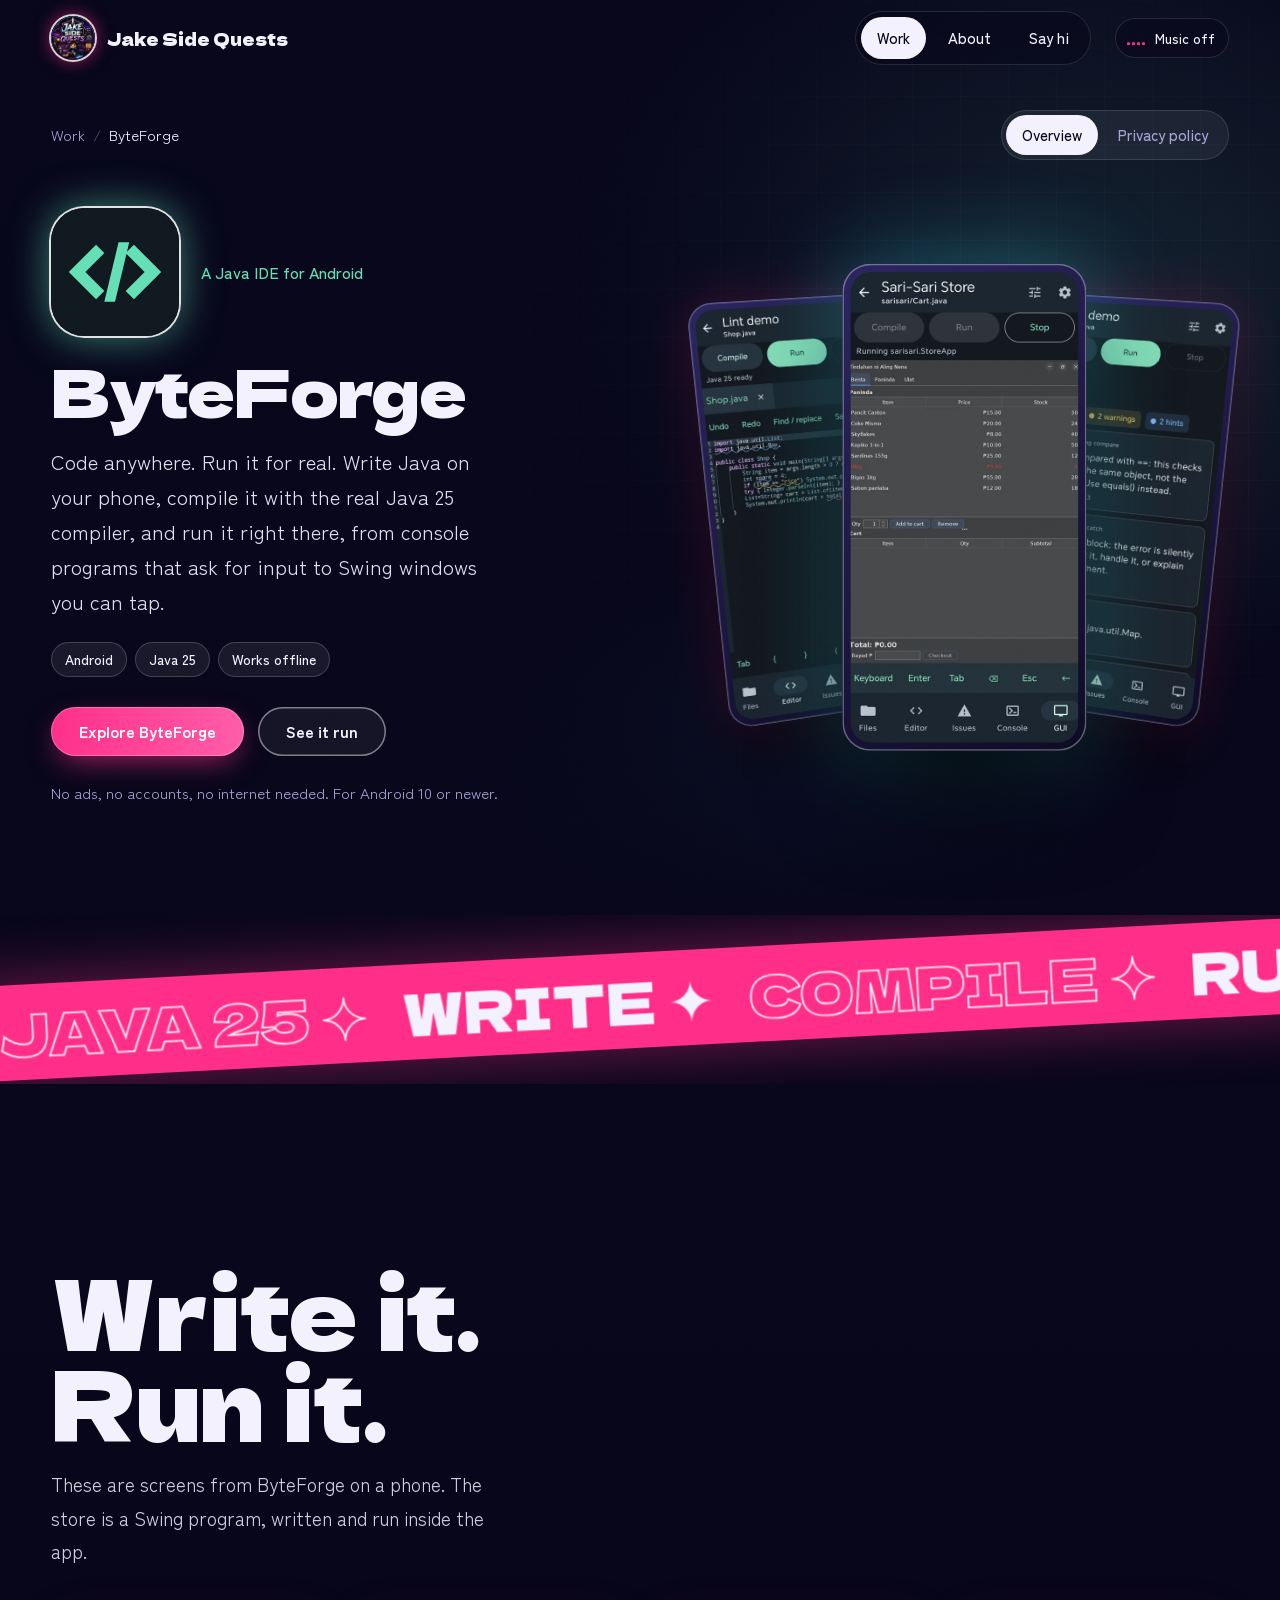
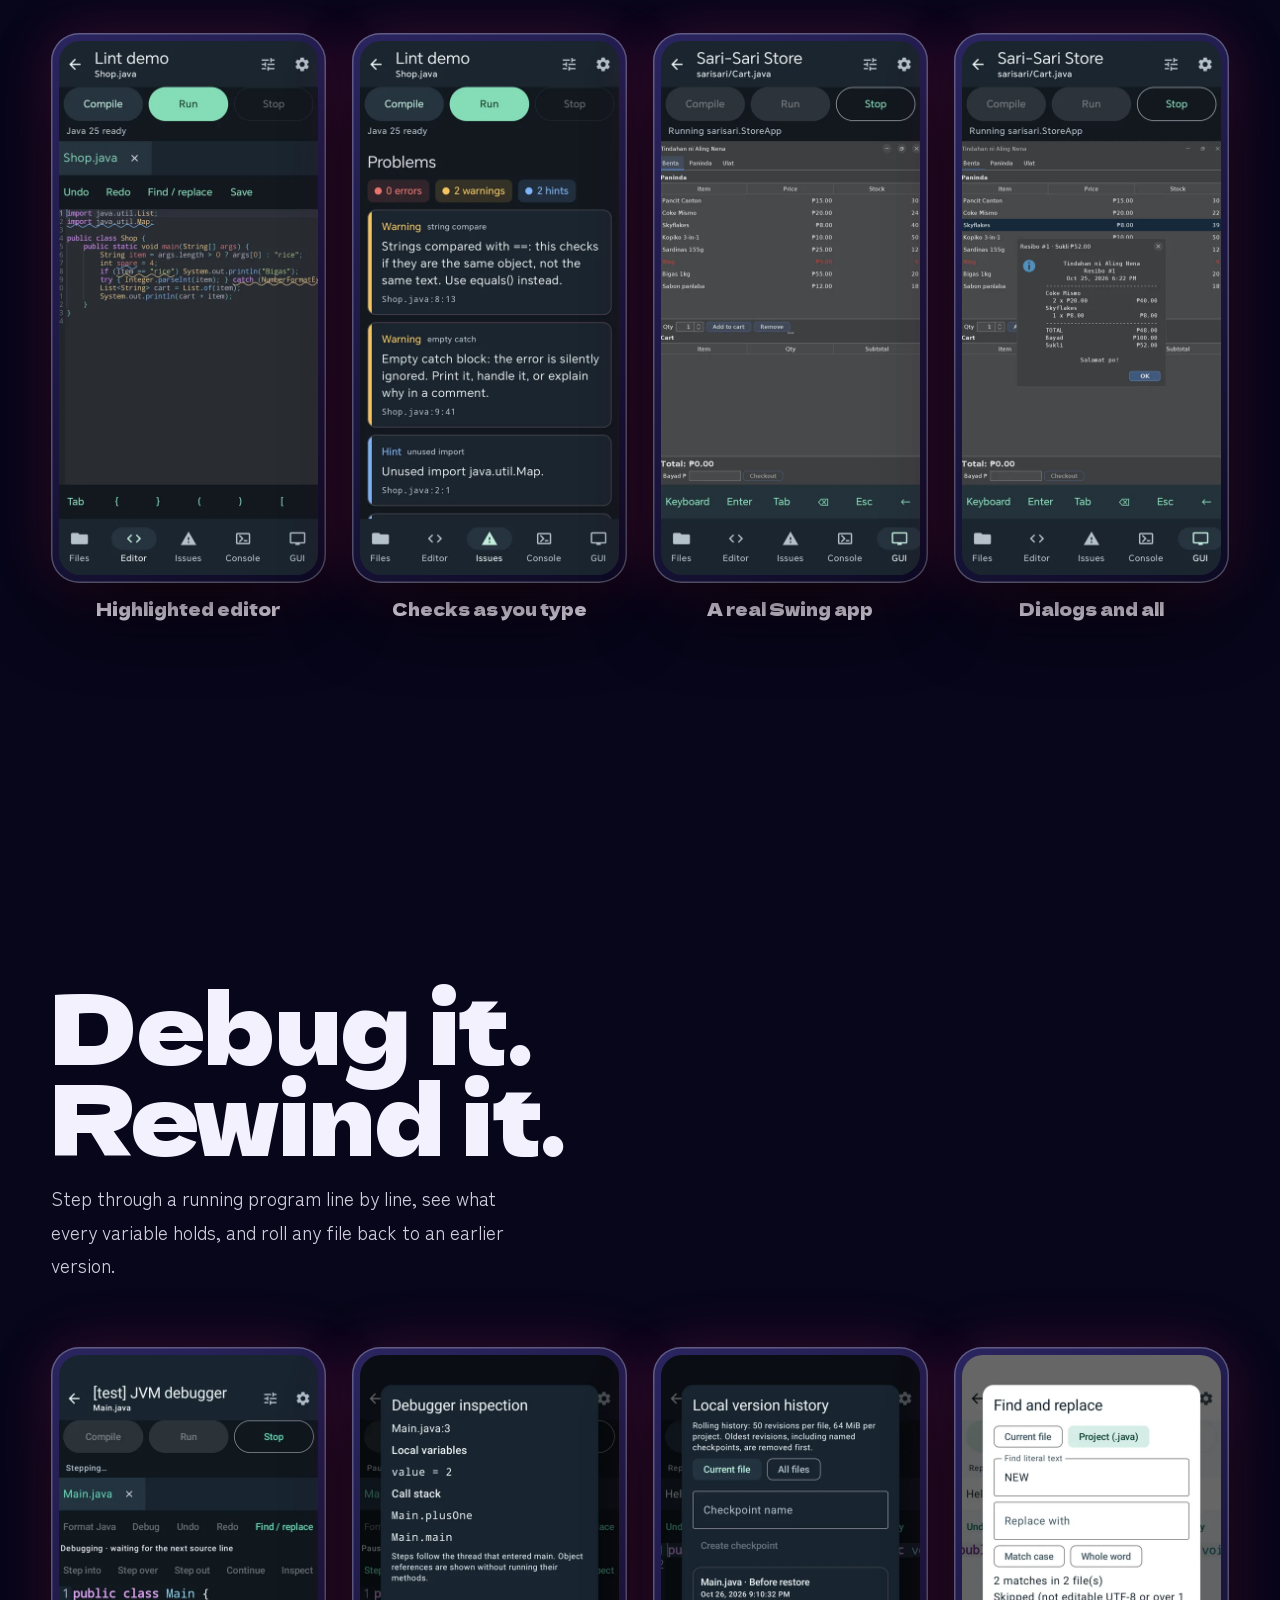
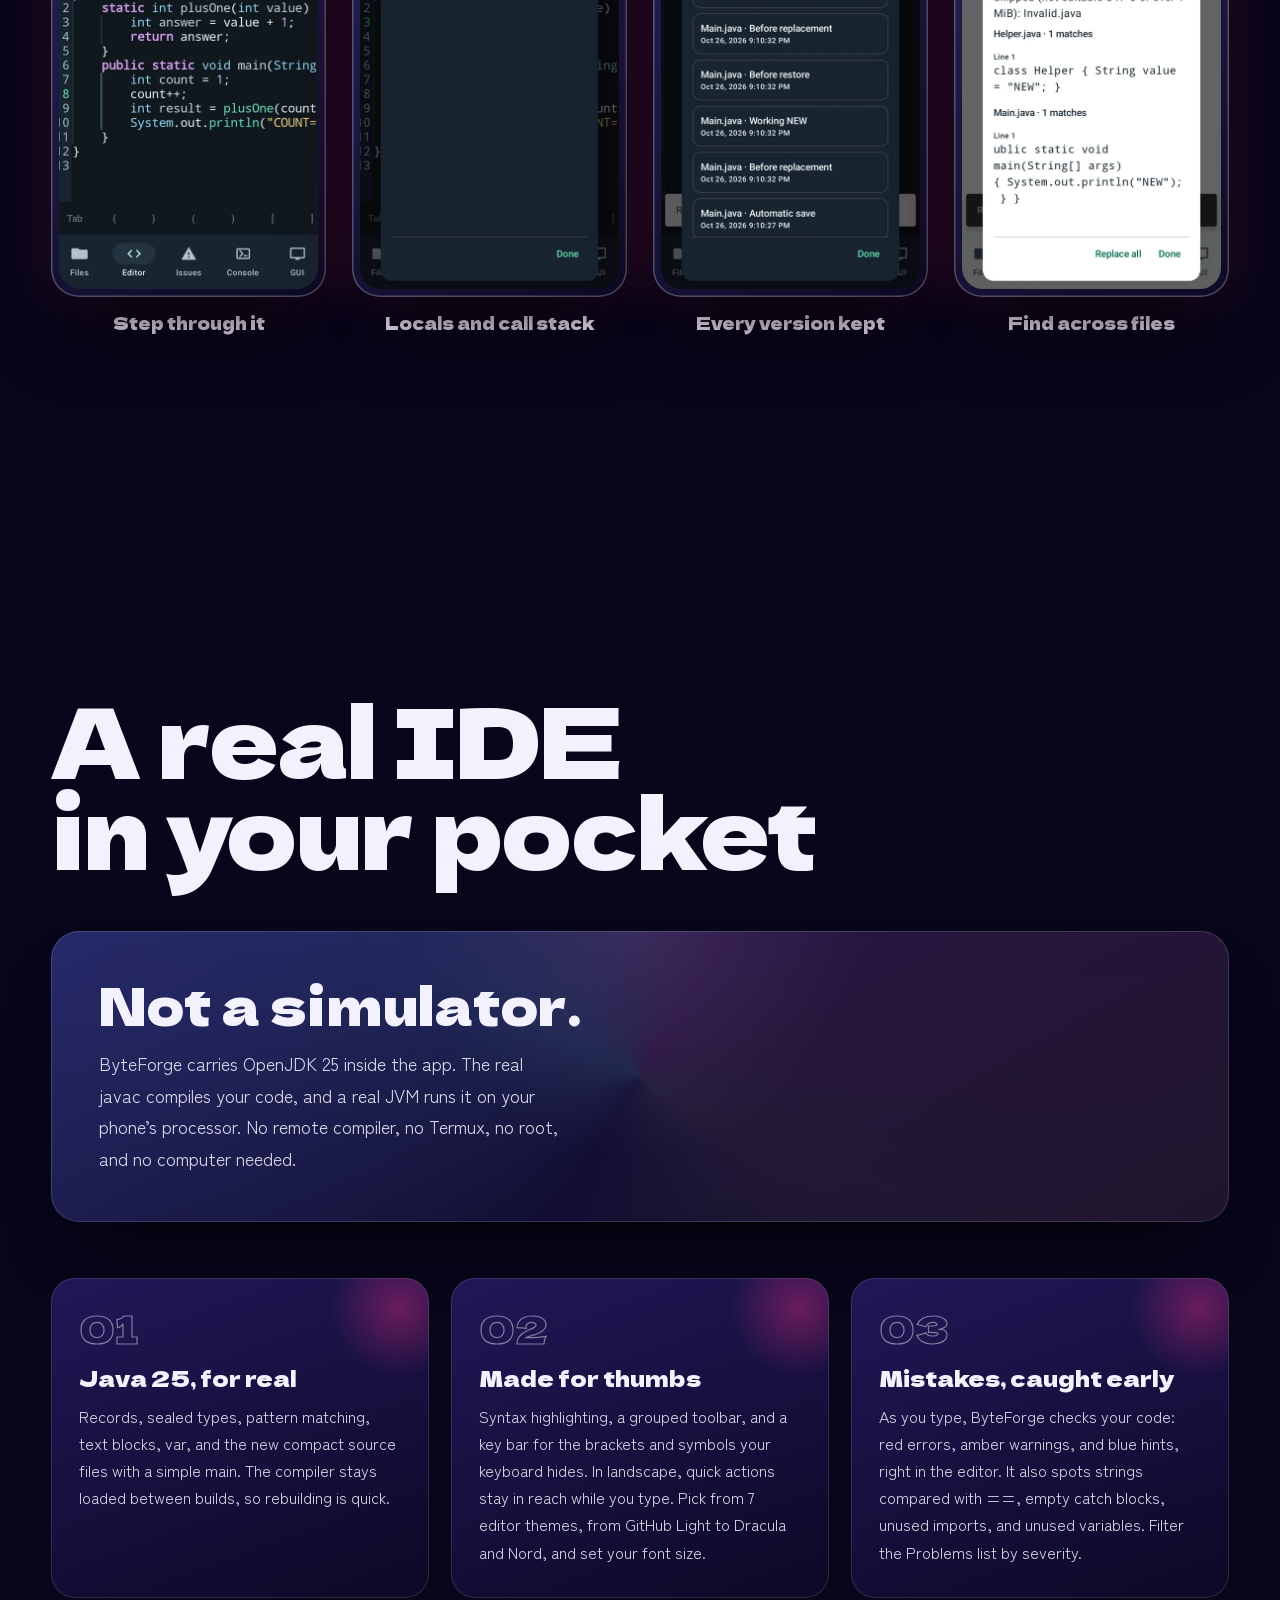
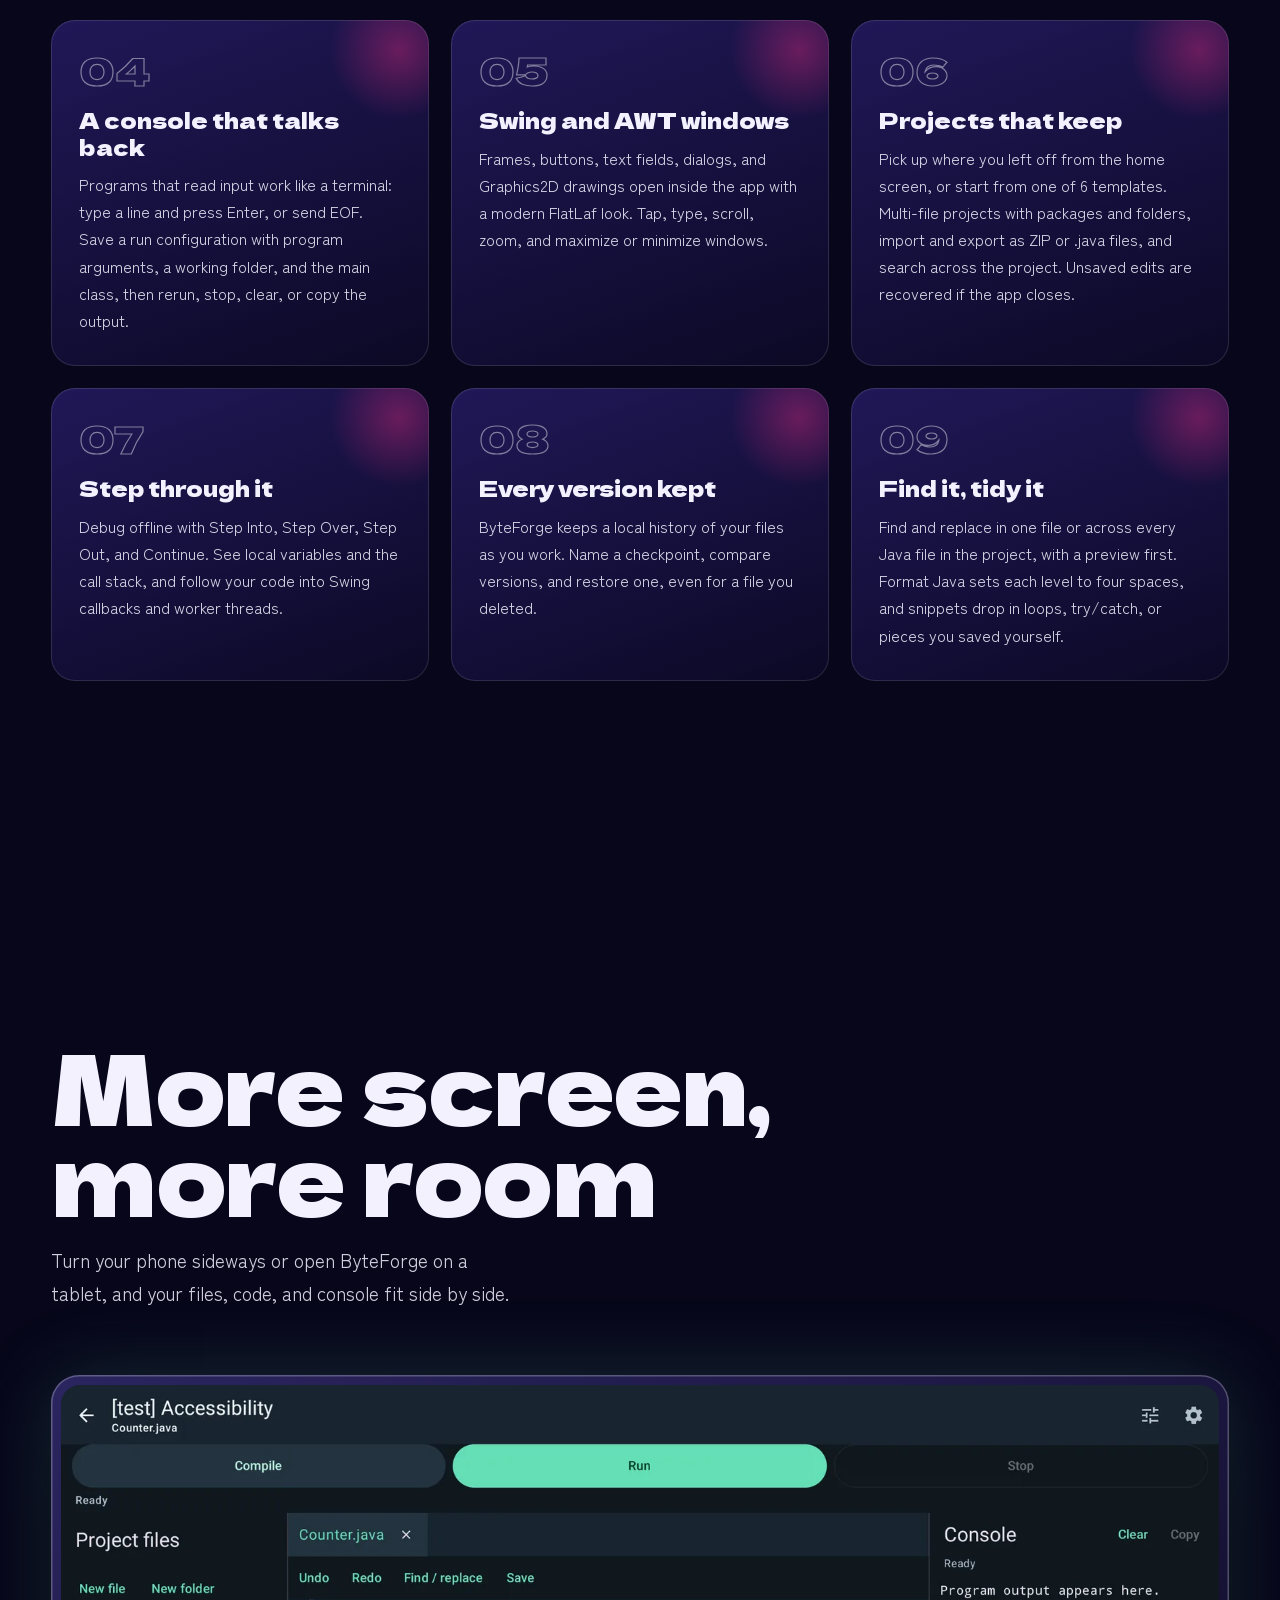
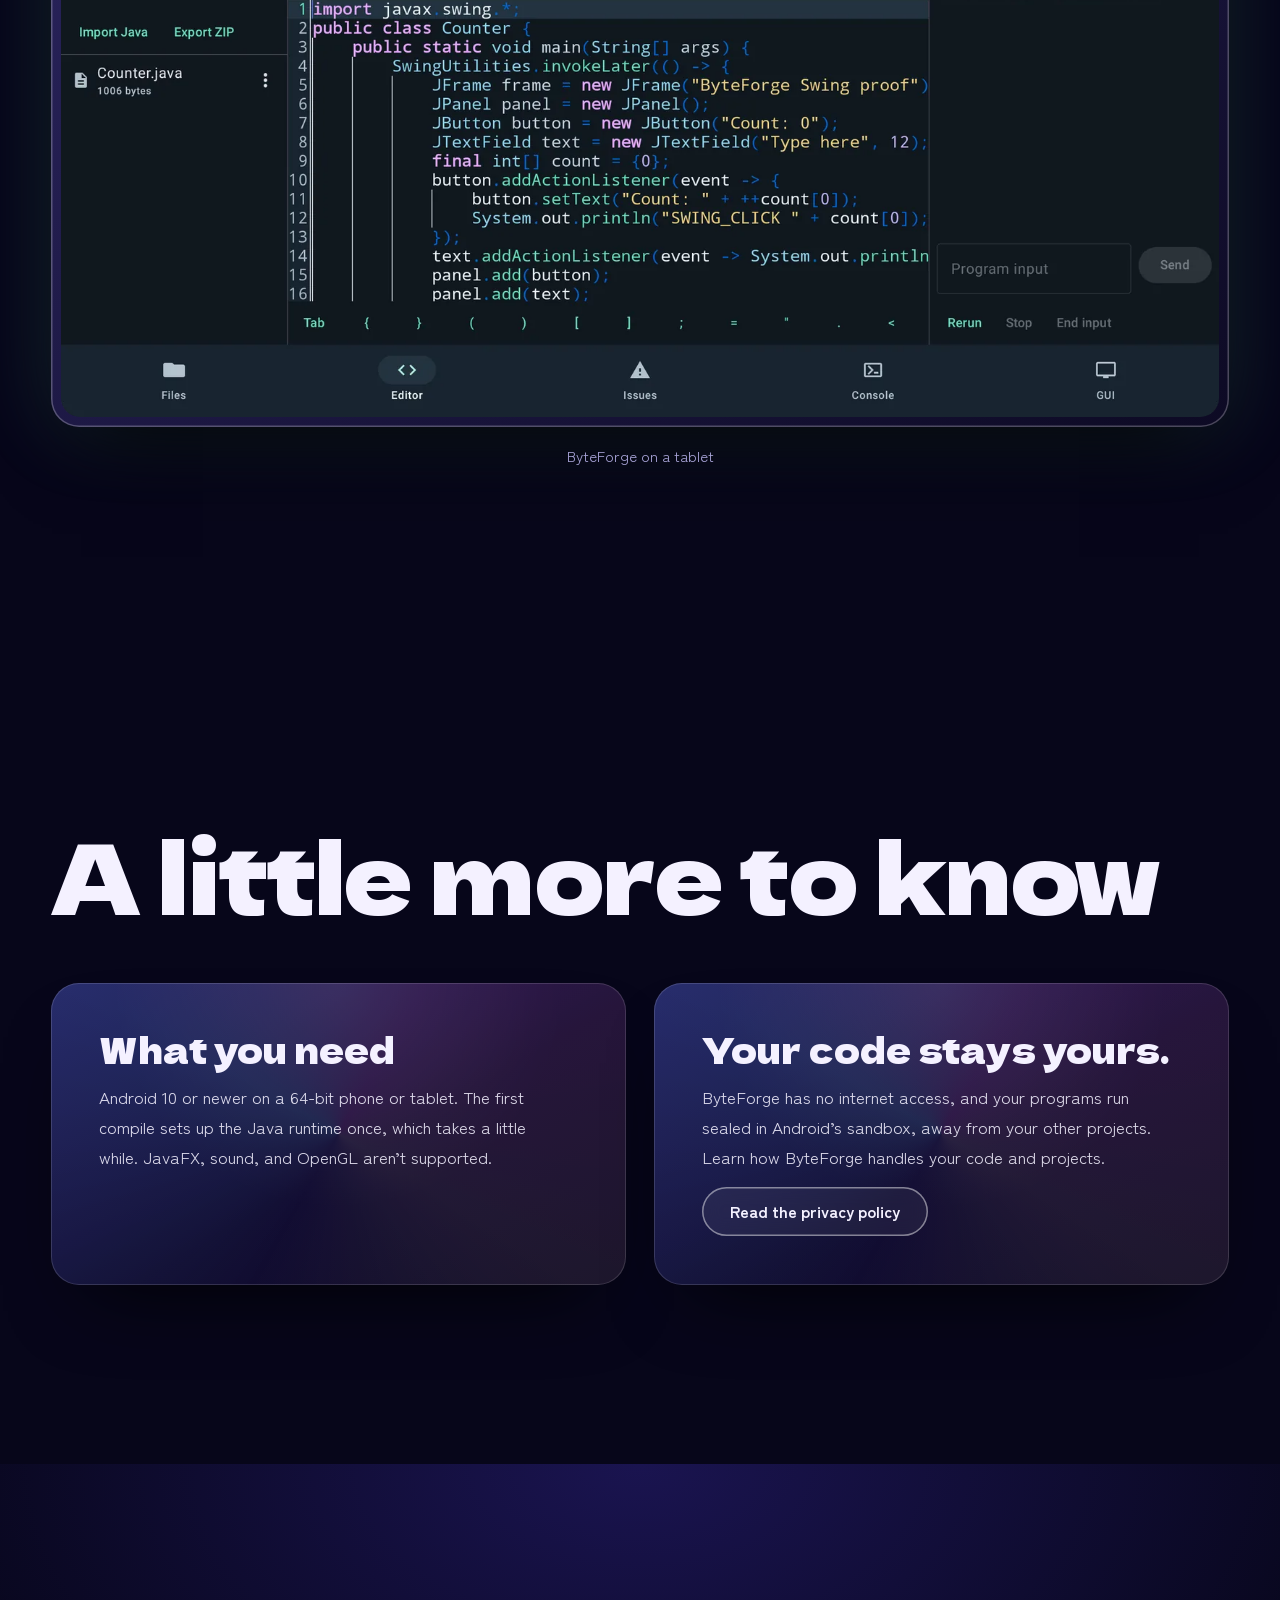
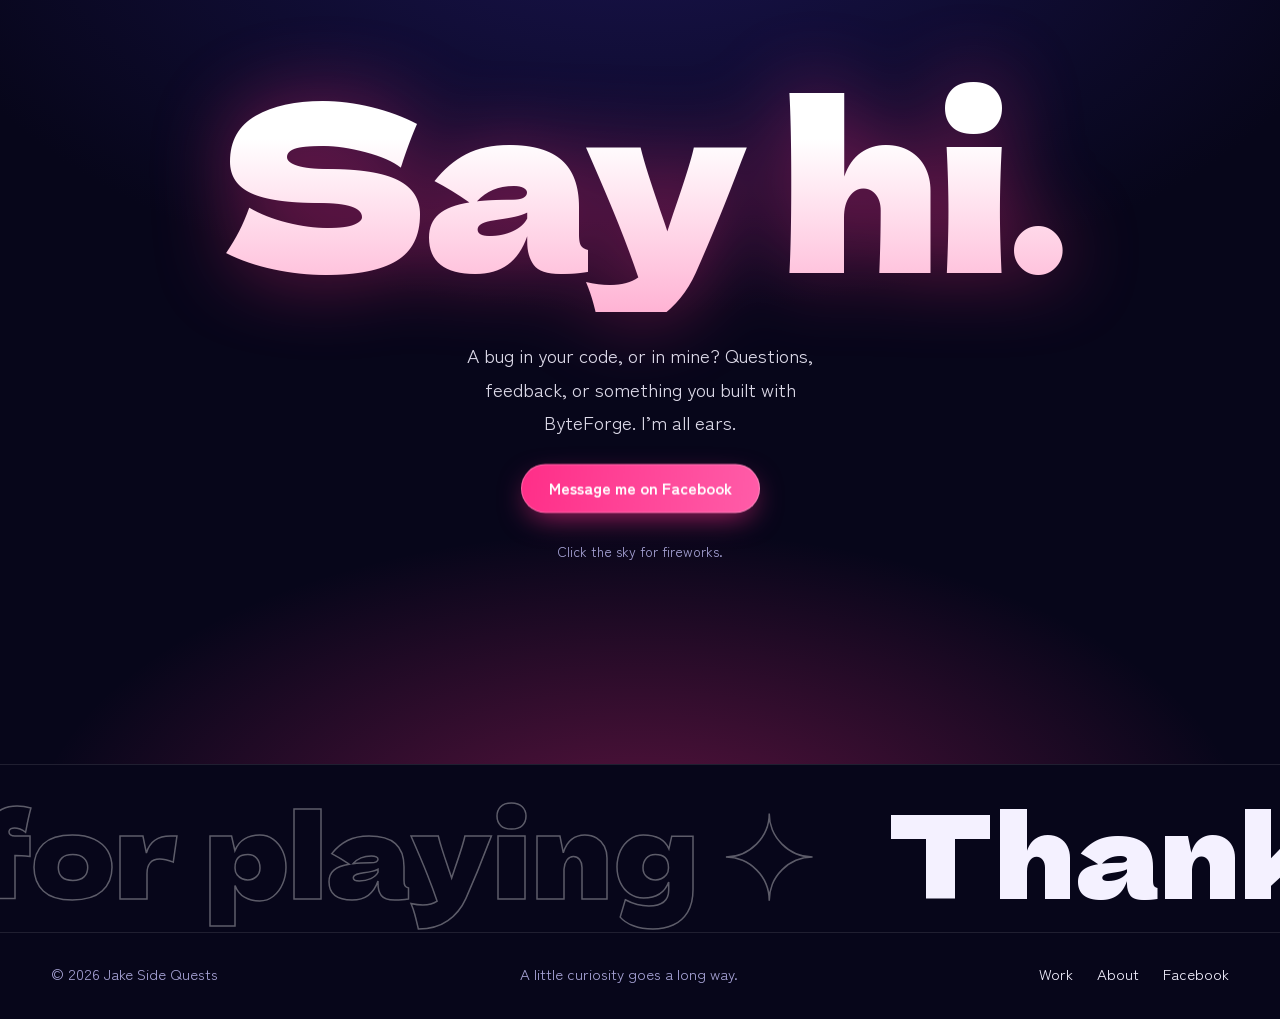
==== commit 93fccb62: "Rename Parley to LanguageBridge and update ByteForge to 0.3.0 Parley is now LanguageBridge (com.jake" ====
--- a/byteforge/index.html
+++ b/byteforge/index.html
@@ -4,13 +4,13 @@
   <meta charset="utf-8">
   <meta name="viewport" content="width=device-width, initial-scale=1">
   <title>ByteForge — Code anywhere. Run it for real. | Jake Side Quests</title>
-  <meta name="description" content="ByteForge is a Java IDE for Android. Write Java on your phone, compile it with the real Java 25 compiler, and run console programs and Swing windows. No ads; works offline.">
+  <meta name="description" content="ByteForge is a Java IDE for Android. Write Java on your phone, compile it with the real Java 25 compiler, run console programs and Swing windows, and debug them step by step. No ads; works offline.">
   <meta name="theme-color" content="#07061a">
   <link rel="canonical" href="https://jakesidequests.com/byteforge/">
   <meta property="og:type" content="website">
   <meta property="og:site_name" content="Jake Side Quests">
   <meta property="og:title" content="ByteForge — Code anywhere. Run it for real. | Jake Side Quests">
-  <meta property="og:description" content="ByteForge is a Java IDE for Android. Write Java on your phone, compile it with the real Java 25 compiler, and run console programs and Swing windows. No ads; works offline.">
+  <meta property="og:description" content="ByteForge is a Java IDE for Android. Write Java on your phone, compile it with the real Java 25 compiler, run console programs and Swing windows, and debug them step by step. No ads; works offline.">
   <meta property="og:url" content="https://jakesidequests.com/byteforge/">
   <meta property="og:image" content="https://jakesidequests.com/assets/media/byteforge/tablet.webp">
   <link rel="icon" href="/assets/favicon.png" type="image/png" sizes="64x64">
@@ -87,6 +87,17 @@
     </div>
   </section>
 
+  <section class="section container" id="debug" aria-labelledby="debug-title">
+    <h2 id="debug-title" class="section-title" data-reveal>Debug it.<br>Rewind it.</h2>
+    <p class="section-lede" data-reveal style="margin-top:22px">Step through a running program line by line, see what every variable holds, and roll any file back to an earlier version.</p>
+    <div class="screens tall">
+      <figure data-reveal><div class="phone"><img src="/assets/media/byteforge/debugger.webp" width="540" height="1080" alt="The debugger stepping through a Java program, with Step into, Step over, Step out, Continue, and Inspect controls." loading="lazy"></div><figcaption>Step through it</figcaption></figure>
+      <figure data-reveal><div class="phone"><img src="/assets/media/byteforge/inspector.webp" width="540" height="1080" alt="Debugger inspection showing the current line, a local variable, and the call stack." loading="lazy"></div><figcaption>Locals and call stack</figcaption></figure>
+      <figure data-reveal><div class="phone"><img src="/assets/media/byteforge/history.webp" width="540" height="1080" alt="Local version history listing saved revisions of Main.java, with a field to name a checkpoint." loading="lazy"></div><figcaption>Every version kept</figcaption></figure>
+      <figure data-reveal><div class="phone"><img src="/assets/media/byteforge/find.webp" width="540" height="1080" alt="Find and replace across the project, showing matches in two Java files." loading="lazy"></div><figcaption>Find across files</figcaption></figure>
+    </div>
+  </section>
+
   <section class="section container" id="features" aria-labelledby="features-title">
     <h2 id="features-title" class="section-title" data-reveal>A real IDE<br>in your pocket</h2>
     <article class="holo experience" data-tilt data-reveal style="margin-top:56px">
@@ -95,11 +106,14 @@
     </article>
     <div class="feature-grid">
       <article class="feature"><p class="feature-number">01</p><h3>Java 25, for real</h3><p>Records, sealed types, pattern matching, text blocks, var, and the new compact source files with a simple main. The compiler stays loaded between builds, so rebuilding is quick.</p></article>
-      <article class="feature"><p class="feature-number">02</p><h3>Made for thumbs</h3><p>Syntax highlighting, undo and redo, find and replace, and a key bar for the brackets and symbols your keyboard hides. Pick from 7 editor themes, from GitHub Light to Dracula and Nord, and set your font size.</p></article>
-      <article class="feature"><p class="feature-number">03</p><h3>Mistakes, caught early</h3><p>As you type, ByteForge checks your code: red errors, amber warnings, and blue hints, right in the editor. It also spots strings compared with ==, empty catch blocks, unused imports, and unused variables.</p></article>
-      <article class="feature"><p class="feature-number">04</p><h3>A console that talks back</h3><p>Programs that read input work like a terminal: type a line and press Enter. Set program arguments and a working folder, choose which main class to run, and copy the output.</p></article>
+      <article class="feature"><p class="feature-number">02</p><h3>Made for thumbs</h3><p>Syntax highlighting, a grouped toolbar, and a key bar for the brackets and symbols your keyboard hides. In landscape, quick actions stay in reach while you type. Pick from 7 editor themes, from GitHub Light to Dracula and Nord, and set your font size.</p></article>
+      <article class="feature"><p class="feature-number">03</p><h3>Mistakes, caught early</h3><p>As you type, ByteForge checks your code: red errors, amber warnings, and blue hints, right in the editor. It also spots strings compared with ==, empty catch blocks, unused imports, and unused variables. Filter the Problems list by severity.</p></article>
+      <article class="feature"><p class="feature-number">04</p><h3>A console that talks back</h3><p>Programs that read input work like a terminal: type a line and press Enter, or send EOF. Save a run configuration with program arguments, a working folder, and the main class, then rerun, stop, clear, or copy the output.</p></article>
       <article class="feature"><p class="feature-number">05</p><h3>Swing and AWT windows</h3><p>Frames, buttons, text fields, dialogs, and Graphics2D drawings open inside the app with a modern FlatLaf look. Tap, type, scroll, zoom, and maximize or minimize windows.</p></article>
-      <article class="feature"><p class="feature-number">06</p><h3>Projects that keep</h3><p>Multi-file projects with packages and folders, 6 starter templates, and import and export as ZIP or .java files. Unsaved edits are recovered if the app closes.</p></article>
+      <article class="feature"><p class="feature-number">06</p><h3>Projects that keep</h3><p>Pick up where you left off from the home screen, or start from one of 6 templates. Multi-file projects with packages and folders, import and export as ZIP or .java files, and search across the project. Unsaved edits are recovered if the app closes.</p></article>
+      <article class="feature"><p class="feature-number">07</p><h3>Step through it</h3><p>Debug offline with Step Into, Step Over, Step Out, and Continue. See local variables and the call stack, and follow your code into Swing callbacks and worker threads.</p></article>
+      <article class="feature"><p class="feature-number">08</p><h3>Every version kept</h3><p>ByteForge keeps a local history of your files as you work. Name a checkpoint, compare versions, and restore one, even for a file you deleted.</p></article>
+      <article class="feature"><p class="feature-number">09</p><h3>Find it, tidy it</h3><p>Find and replace in one file or across every Java file in the project, with a preview first. Format Java sets each level to four spaces, and snippets drop in loops, try/catch, or pieces you saved yourself.</p></article>
     </div>
   </section>
 
--- a/assets/site.css
+++ b/assets/site.css
@@ -513,9 +513,14 @@
 .detail-grid .holo { display: grid; gap: 16px; align-content: start; justify-items: start; }
 .detail-grid h3 { font-size: clamp(1.6rem, 3vw, 2.2rem); }
 
-/* App pages (ByteForge, Parley): each app's own icon colors take the place of SENRITSU's worlds */
+/* App pages (ByteForge, LanguageBridge): each app's own icon colors take the place of SENRITSU's worlds */
 [data-page="byteforge"] { --app: #64dfb5; --app-2: #3de8ff; }
-[data-page="parley"] { --app: #00e0c0; --app-2: #ff7a45; }
+[data-page="languagebridge"] { --app: #00e0c0; --app-2: #ff7a45; }
+/* LanguageBridge is a long word for the hero title; scale it down so it fits beside the phones */
+[data-page="languagebridge"] .game-hero .glitch { font-size: clamp(1.7rem, 8.8vw, 3.6rem); }
+@media (min-width: 1001px) {
+  [data-page="languagebridge"] .game-hero .glitch { font-size: clamp(2.4rem, 4.3vw, 4.4rem); }
+}
 .app-hero-bg {
   position: absolute; inset: 0; z-index: -2;
   background:
@@ -538,19 +543,6 @@
 .wide-shot img { display: block; width: 100%; height: auto; border-radius: 19px; }
 .wide-shot figcaption { font-size: .9375rem; color: var(--mist); text-align: center; }
 
-/* Parley's face-to-face mode, illustrated: the partner's half is turned to face them */
-.duo { justify-self: center; display: grid; gap: 14px; width: min(100%, 22rem); }
-.duo-device { display: grid; grid-template-rows: 1fr auto 1fr; aspect-ratio: 9 / 16; padding: 14px; border-radius: 34px; background: #0b0f17; box-shadow: inset 0 0 0 1.5px rgb(255 255 255 / .2), 0 50px 100px -20px rgb(0 0 0 / .9), 0 0 90px color-mix(in srgb, var(--app) 30%, transparent); }
-.duo-half { display: grid; align-content: center; gap: 10px; padding: 18px; border-radius: 22px; background: #1e2d4a; }
-.duo-half.partner { rotate: 180deg; }
-.duo-half .who { font-size: .75rem; font-weight: 700; letter-spacing: .12em; text-transform: uppercase; color: var(--app); }
-.duo-half.partner .who { color: var(--app-2); }
-.duo-half p:not(.who, .say) { font-size: clamp(1.05rem, 2.2vw, 1.25rem); line-height: 1.45; color: #fff; }
-.duo-half .say { font-size: .875rem; color: rgb(244 241 255 / .7); }
-.duo-mic { display: flex; align-items: center; justify-content: center; gap: 16px; padding-block: 14px; font-size: .8125rem; font-weight: 700; letter-spacing: .1em; color: var(--mist); }
-.duo-mic i { display: grid; place-items: center; width: 56px; height: 56px; border-radius: 50%; background: var(--app); box-shadow: 0 0 calc(20px + var(--beat) * 30px) color-mix(in srgb, var(--app) 70%, transparent); }
-.duo-mic i::before { content: ""; width: 14px; height: 22px; border-radius: 7px; background: #0b0f17; }
-.duo figcaption { text-align: center; font-size: .875rem; color: var(--mist); }
 
 /* Privacy */
 .policy-hero { position: relative; isolation: isolate; overflow: hidden; padding-block: 120px 80px; }
@@ -558,6 +550,9 @@
 .policy-hero::before { content: ""; position: absolute; inset: 0; z-index: -1; background: linear-gradient(180deg, rgb(7 6 26 / .7), var(--ink)); }
 .policy-hero h1 { margin-top: 48px; font: 400 clamp(2.6rem, 7vw, 5.6rem)/.95 var(--display); }
 .policy-hero h1 span { display: block; margin-top: 12px; font-size: .5em; color: var(--sakura); }
+/* A long app name such as LanguageBridge: smaller title, same-size subtitle */
+.policy-hero h1.long-title { font-size: clamp(1.7rem, 8.8vw, 5.6rem); }
+.policy-hero h1.long-title span { font-size: .65em; }
 .policy-hero .lede { margin-top: 22px; }
 .policy-hero .hero-actions { justify-content: start; margin-top: 28px; }
 .policy-hero .page-meta { margin-top: 24px; }
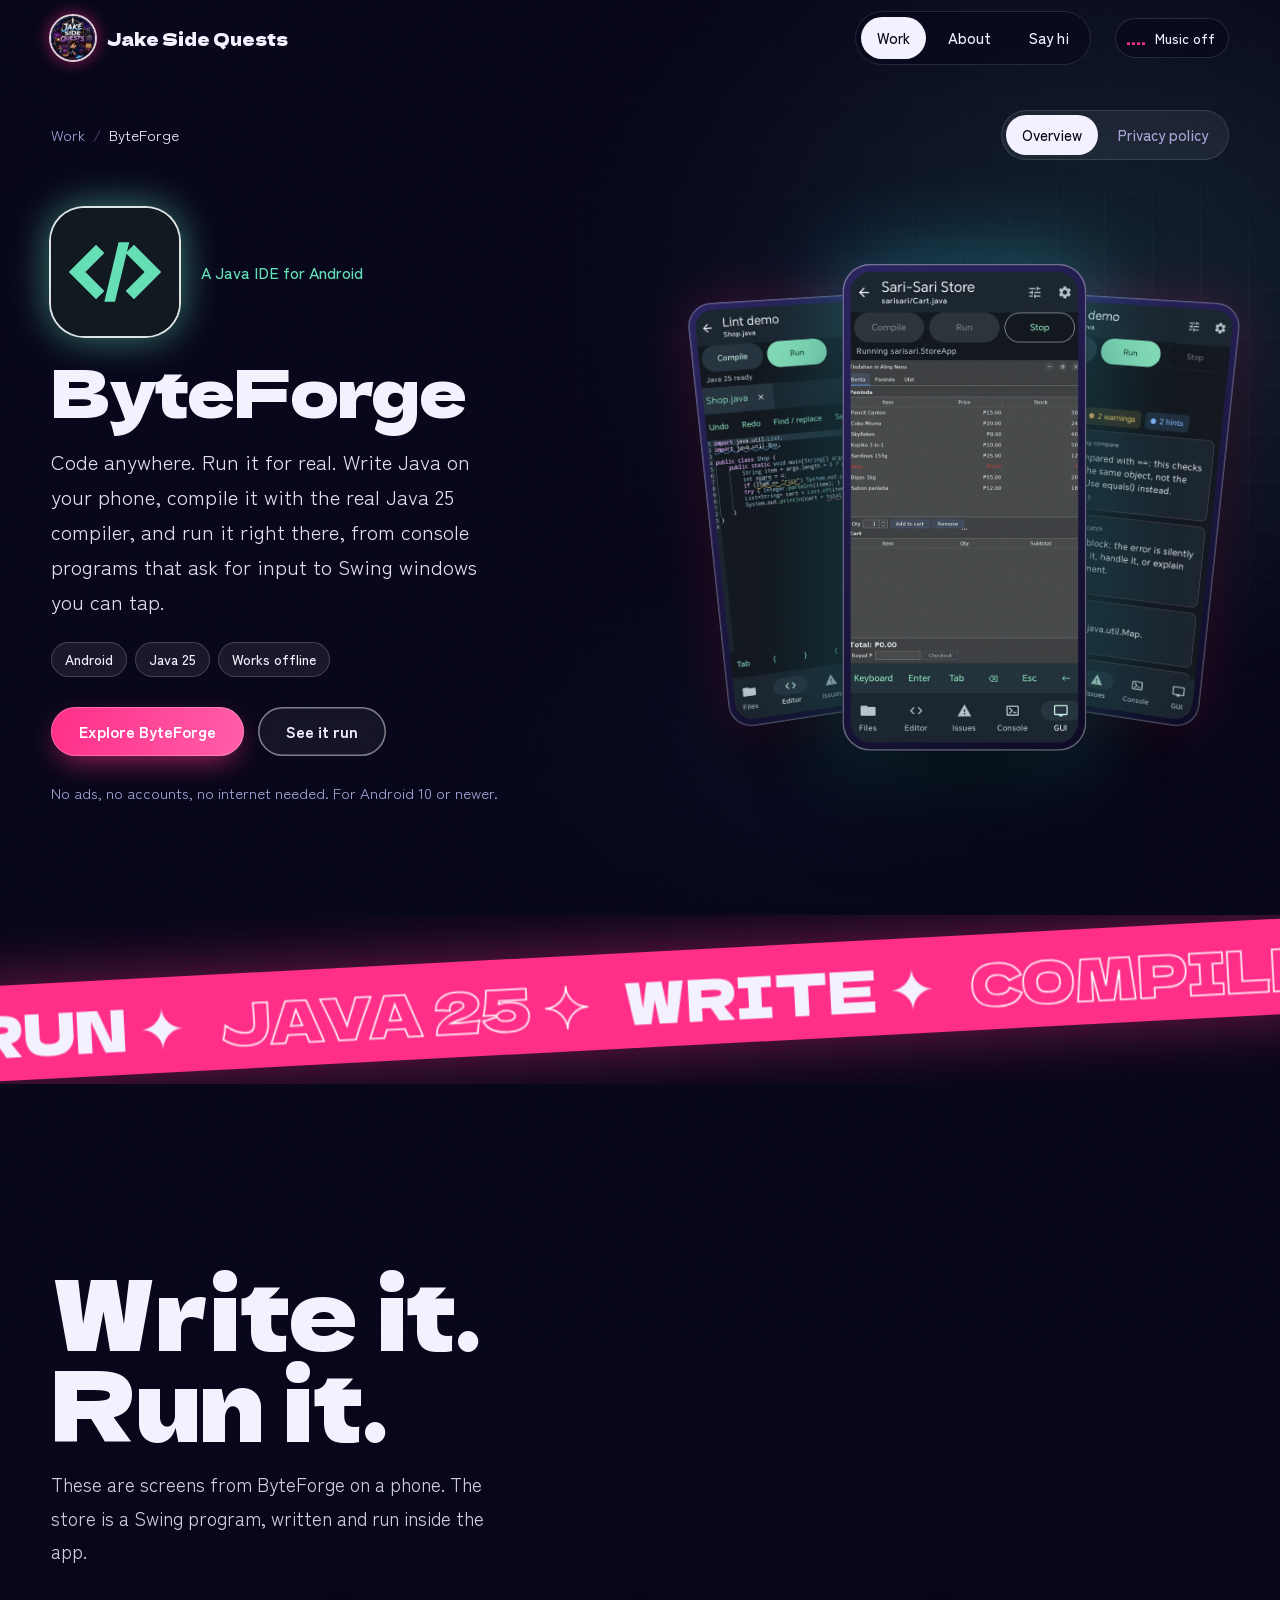
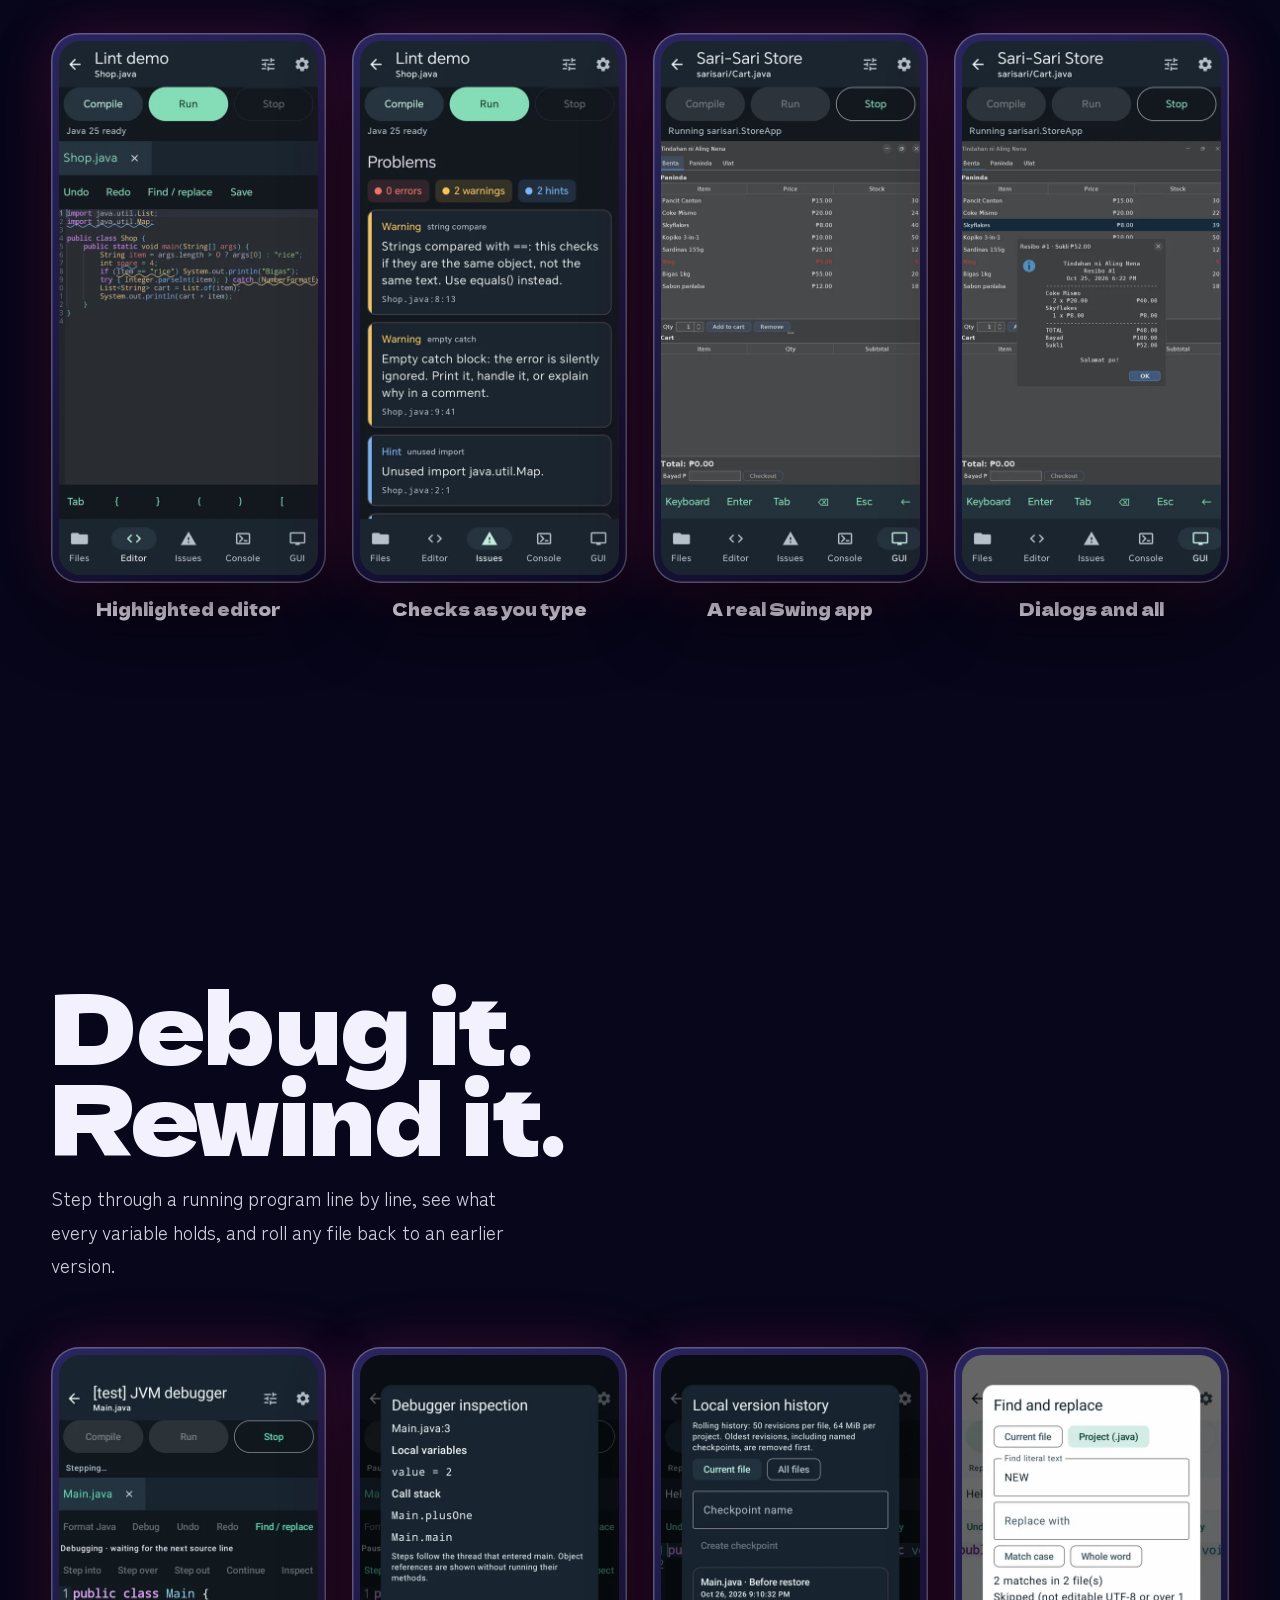
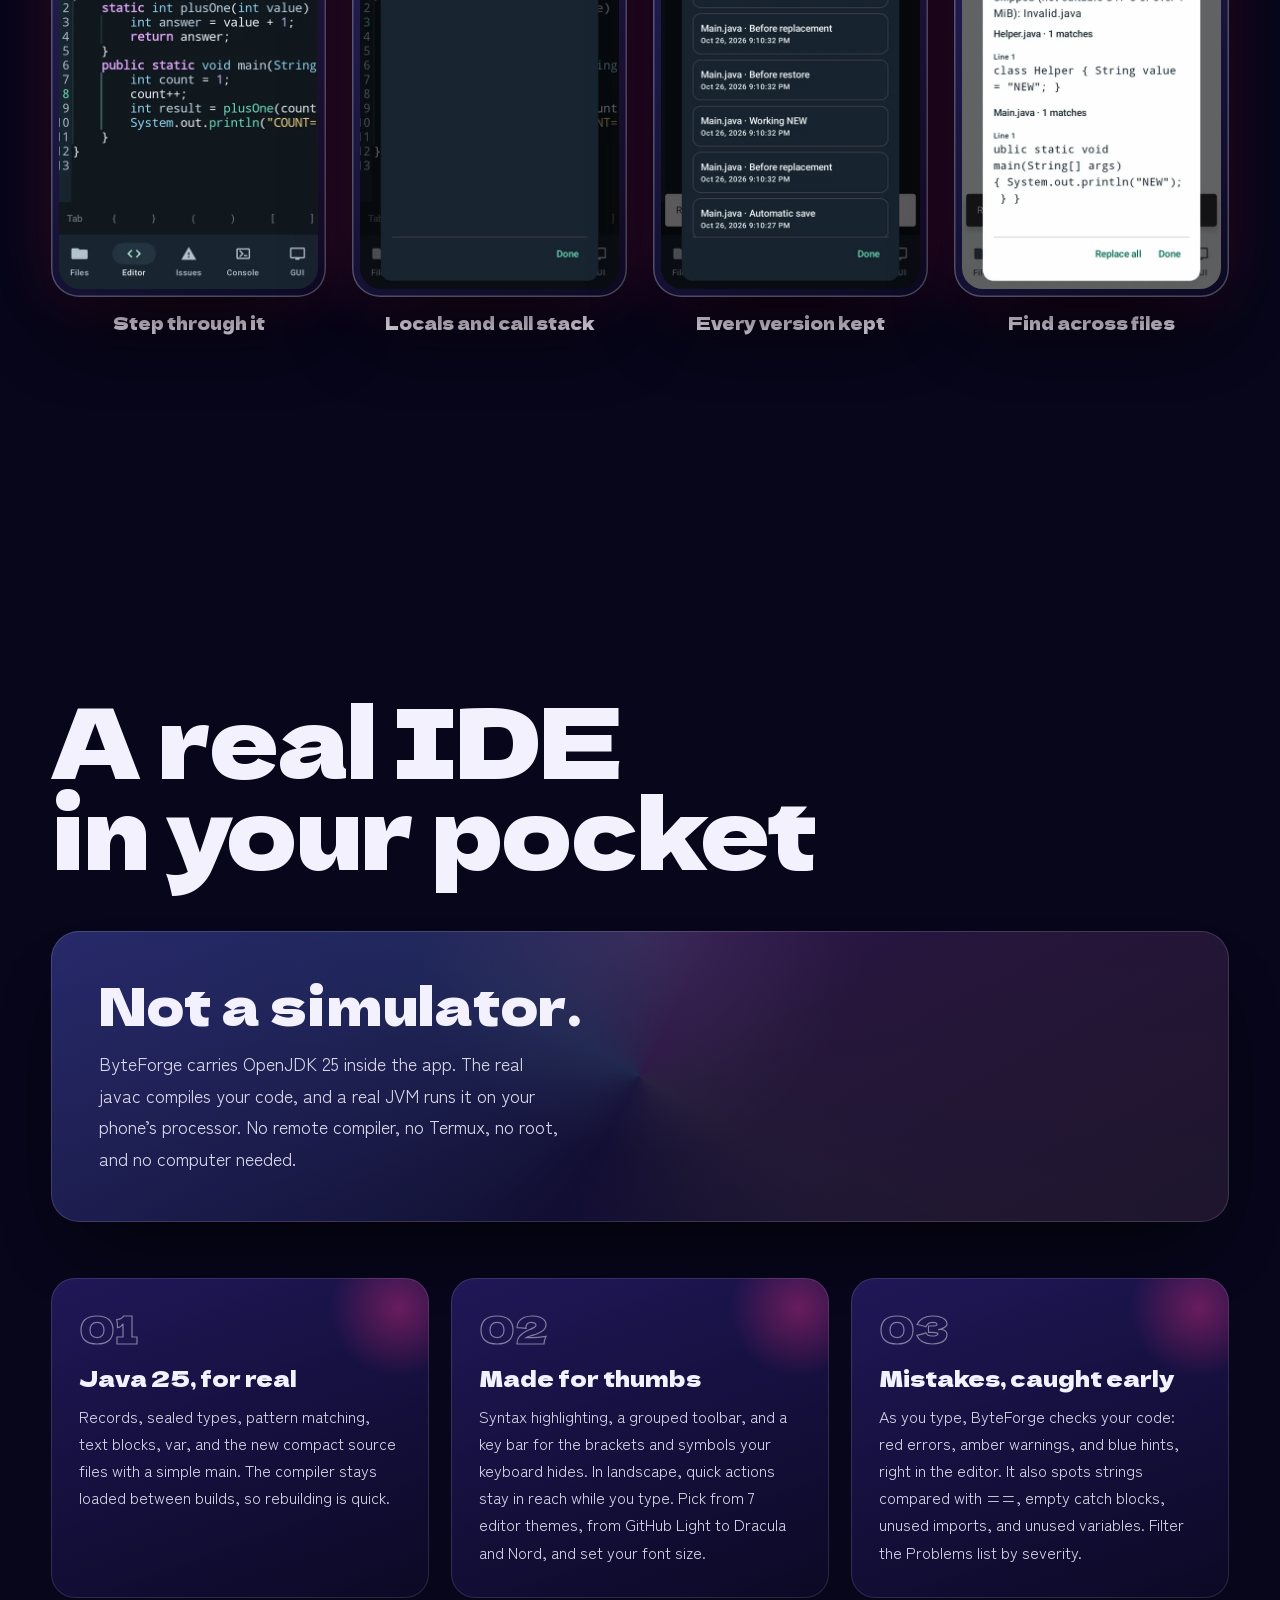
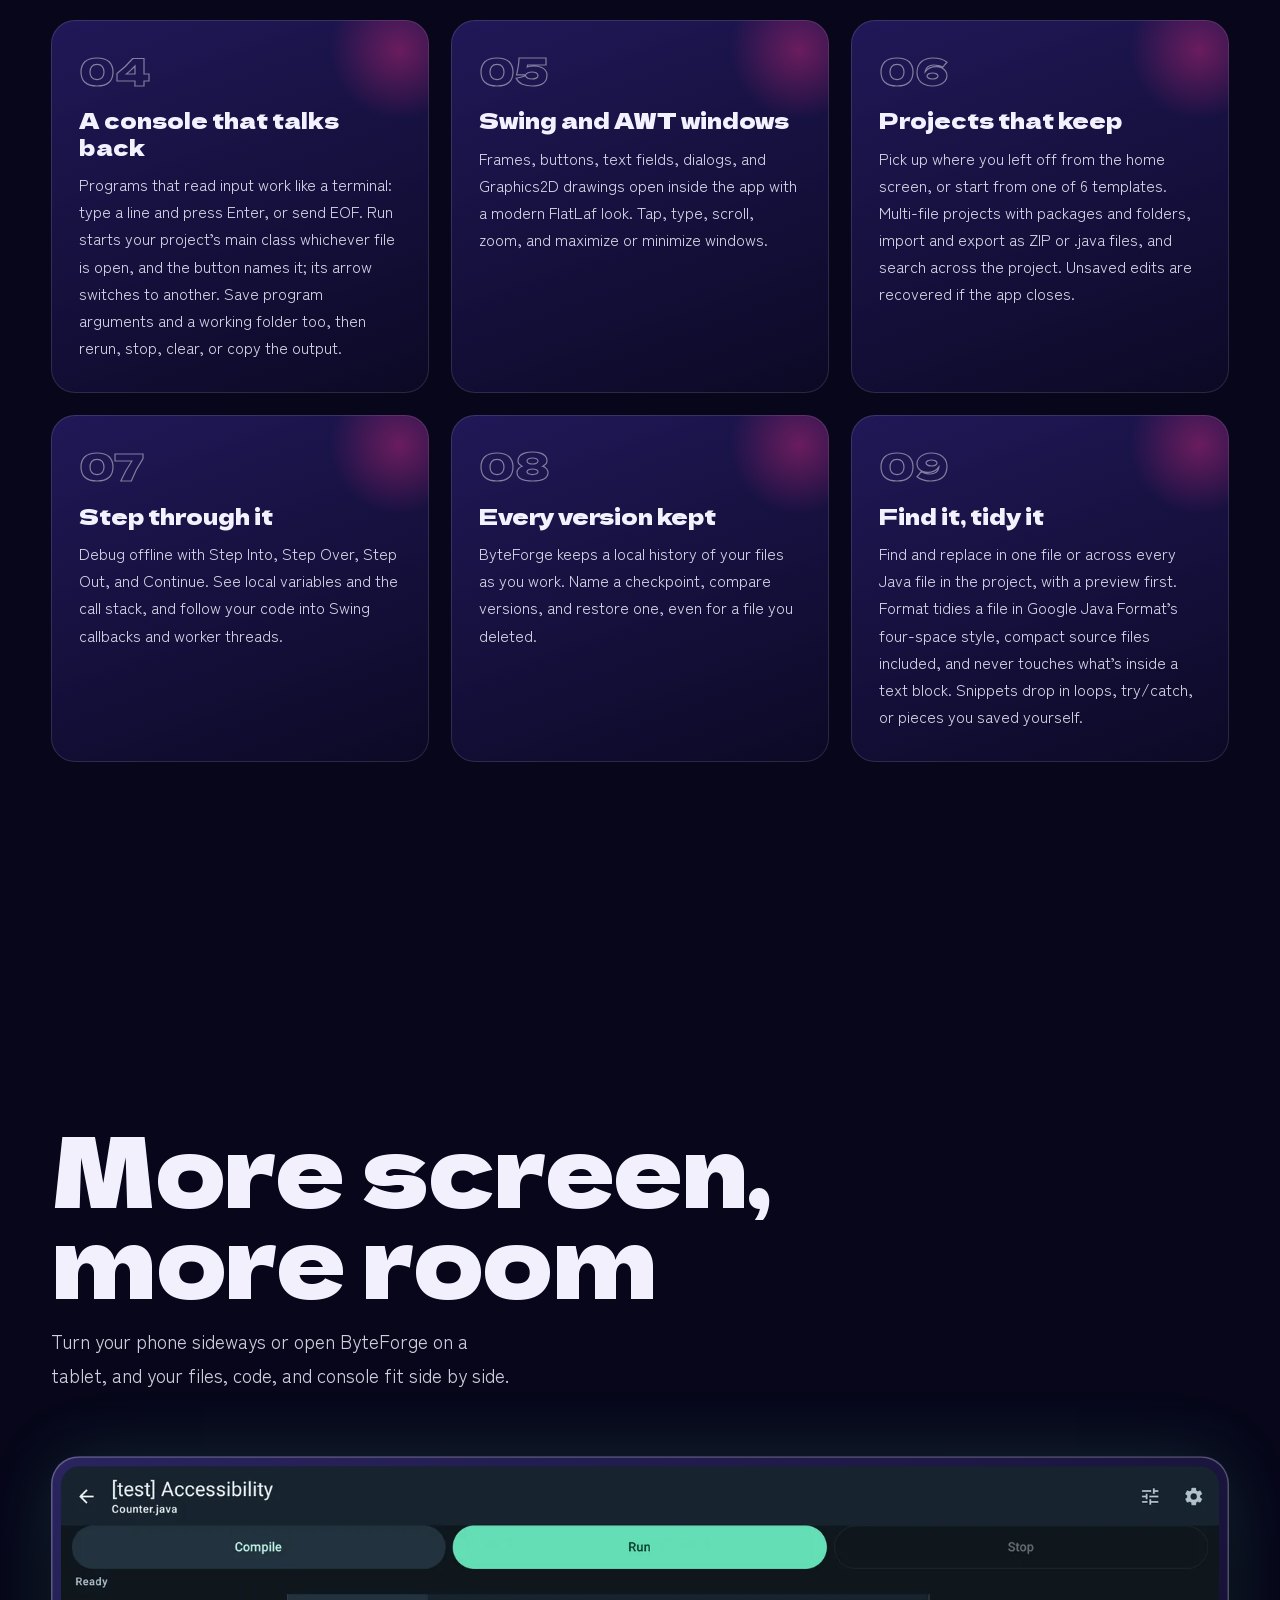
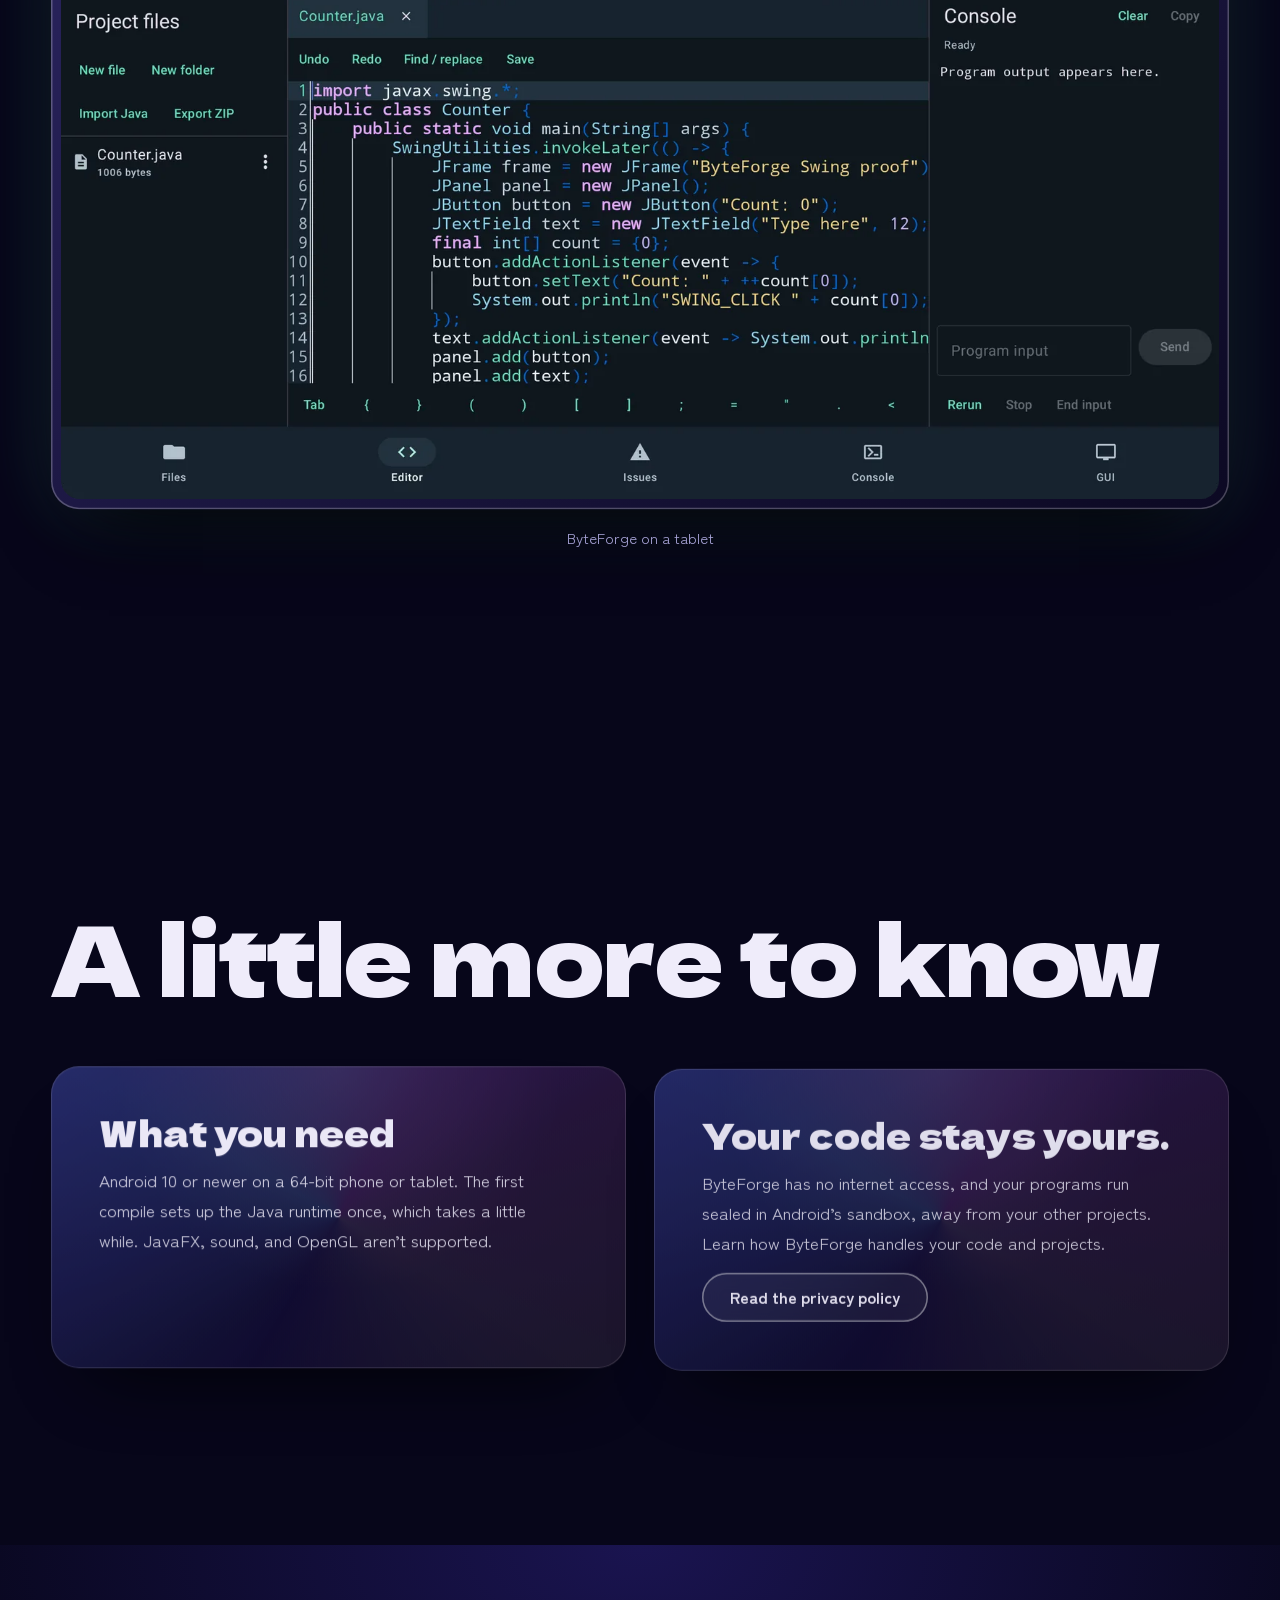
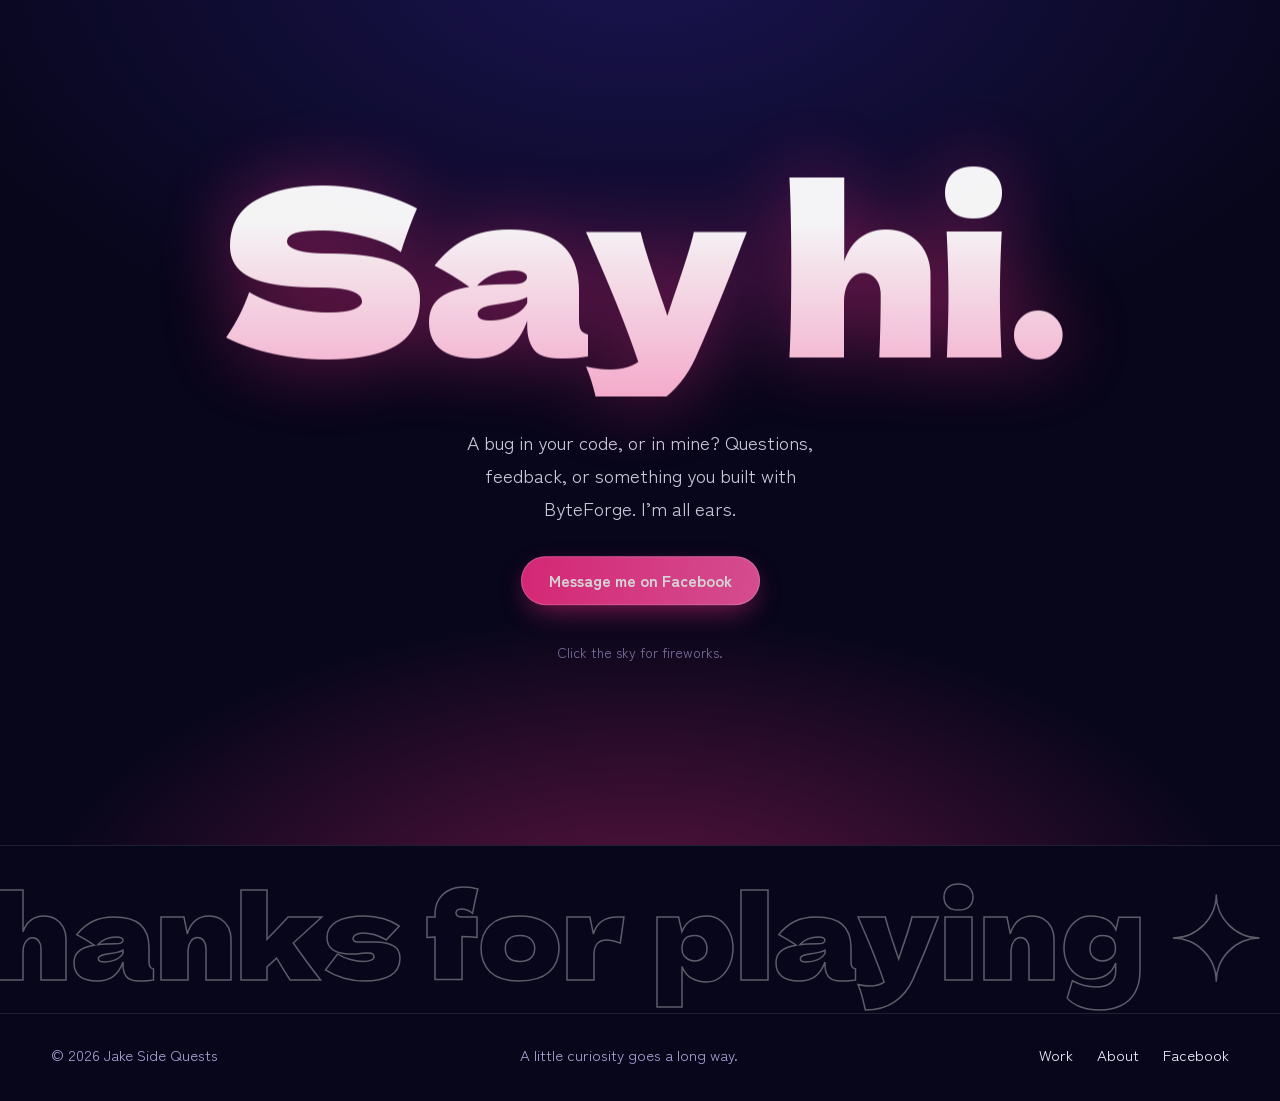
==== commit 522271a4: "Update ByteForge to 0.3.1: run targets and the new Format Co-Authored-By: Claude Opus 5.5 <noreply@a" ====
--- a/byteforge/index.html
+++ b/byteforge/index.html
@@ -108,12 +108,12 @@
       <article class="feature"><p class="feature-number">01</p><h3>Java 25, for real</h3><p>Records, sealed types, pattern matching, text blocks, var, and the new compact source files with a simple main. The compiler stays loaded between builds, so rebuilding is quick.</p></article>
       <article class="feature"><p class="feature-number">02</p><h3>Made for thumbs</h3><p>Syntax highlighting, a grouped toolbar, and a key bar for the brackets and symbols your keyboard hides. In landscape, quick actions stay in reach while you type. Pick from 7 editor themes, from GitHub Light to Dracula and Nord, and set your font size.</p></article>
       <article class="feature"><p class="feature-number">03</p><h3>Mistakes, caught early</h3><p>As you type, ByteForge checks your code: red errors, amber warnings, and blue hints, right in the editor. It also spots strings compared with ==, empty catch blocks, unused imports, and unused variables. Filter the Problems list by severity.</p></article>
-      <article class="feature"><p class="feature-number">04</p><h3>A console that talks back</h3><p>Programs that read input work like a terminal: type a line and press Enter, or send EOF. Save a run configuration with program arguments, a working folder, and the main class, then rerun, stop, clear, or copy the output.</p></article>
+      <article class="feature"><p class="feature-number">04</p><h3>A console that talks back</h3><p>Programs that read input work like a terminal: type a line and press Enter, or send EOF. Run starts your project’s main class whichever file is open, and the button names it; its arrow switches to another. Save program arguments and a working folder too, then rerun, stop, clear, or copy the output.</p></article>
       <article class="feature"><p class="feature-number">05</p><h3>Swing and AWT windows</h3><p>Frames, buttons, text fields, dialogs, and Graphics2D drawings open inside the app with a modern FlatLaf look. Tap, type, scroll, zoom, and maximize or minimize windows.</p></article>
       <article class="feature"><p class="feature-number">06</p><h3>Projects that keep</h3><p>Pick up where you left off from the home screen, or start from one of 6 templates. Multi-file projects with packages and folders, import and export as ZIP or .java files, and search across the project. Unsaved edits are recovered if the app closes.</p></article>
       <article class="feature"><p class="feature-number">07</p><h3>Step through it</h3><p>Debug offline with Step Into, Step Over, Step Out, and Continue. See local variables and the call stack, and follow your code into Swing callbacks and worker threads.</p></article>
       <article class="feature"><p class="feature-number">08</p><h3>Every version kept</h3><p>ByteForge keeps a local history of your files as you work. Name a checkpoint, compare versions, and restore one, even for a file you deleted.</p></article>
-      <article class="feature"><p class="feature-number">09</p><h3>Find it, tidy it</h3><p>Find and replace in one file or across every Java file in the project, with a preview first. Format Java sets each level to four spaces, and snippets drop in loops, try/catch, or pieces you saved yourself.</p></article>
+      <article class="feature"><p class="feature-number">09</p><h3>Find it, tidy it</h3><p>Find and replace in one file or across every Java file in the project, with a preview first. Format tidies a file in Google Java Format’s four-space style, compact source files included, and never touches what’s inside a text block. Snippets drop in loops, try/catch, or pieces you saved yourself.</p></article>
     </div>
   </section>
 
--- a/assets/site.css
+++ b/assets/site.css
@@ -285,7 +285,7 @@
 .phone {
   position: absolute; left: 50%; top: 50%;
   width: clamp(190px, 19vw, 16.25rem);
-  aspect-ratio: 360 / 638;
+  aspect-ratio: 9 / 16;
   translate: -50% -50%;
   border-radius: 28px;
   padding: 8px;
@@ -297,6 +297,20 @@
 .phones { --spread: 1; --off: 62%; }
 .phone.left { z-index: 2; transform: translateX(calc(var(--off) * -1 * var(--spread))) rotateY(calc(18deg * var(--spread))) rotateZ(calc(-6deg * var(--spread))) scale(calc(1 - .14 * var(--spread))); }
 .phone.right { z-index: 2; transform: translateX(calc(var(--off) * var(--spread))) rotateY(calc(-18deg * var(--spread))) rotateZ(calc(6deg * var(--spread))) scale(calc(1 - .14 * var(--spread))); }
+
+/* Web apps get two overlapping browser windows; --spread moves them apart like the phone fan */
+.browsers { position: relative; height: clamp(380px, 36vw, 500px); perspective: 1400px; --spread: 1; }
+.browser {
+  position: absolute; left: 50%; top: 50%; width: 88%;
+  translate: -50% -50%;
+  padding: 30px 8px 8px; border-radius: 16px;
+  background: linear-gradient(145deg, #2b2560, #0d0a24);
+  box-shadow: inset 0 0 0 1.5px rgb(255 255 255 / .25), 0 40px 80px -20px rgb(0 0 0 / .8);
+}
+.browser::before { content: ""; position: absolute; top: 12px; left: 16px; width: 8px; height: 8px; border-radius: 50%; background: #ff5f57; box-shadow: 14px 0 #febc2e, 28px 0 #28c840; }
+.browser img { display: block; width: 100%; height: auto; border-radius: 8px; }
+.browser.back { transform: translate(calc(8% * var(--spread)), calc(-16% * var(--spread))) rotateY(calc(-12deg * var(--spread))) scale(calc(1 - .1 * var(--spread))); }
+.browser.front { z-index: 2; transform: translate(calc(-6% * var(--spread)), calc(14% * var(--spread))) rotateY(calc(-6deg * var(--spread))); box-shadow: inset 0 0 0 1.5px rgb(255 255 255 / .35), 0 50px 100px -20px rgb(0 0 0 / .9), 0 0 90px color-mix(in srgb, var(--app, var(--cyan)) 30%, transparent); }
 
 /* ---------- Worlds: sideways gallery ---------- */
 
@@ -326,7 +340,6 @@
 
 /* ---------- Holo cards ---------- */
 
-.quest-grid { display: grid; grid-template-columns: repeat(2, minmax(0, 1fr)); gap: 28px; margin-top: clamp(40px, 5vw, 64px); }
 .holo {
   position: relative;
   border-radius: 28px;
@@ -351,14 +364,7 @@
 .holo:hover { box-shadow: inset 0 0 0 1px rgb(255 255 255 / .28), 0 50px 100px -40px rgb(0 0 0 / 1), 0 0 60px rgb(61 232 255 / .15); }
 .holo h3 { font: 400 clamp(2rem, 4vw, 3.2rem)/1 var(--display); }
 .holo p { max-width: 52ch; color: rgb(244 241 255 / .88); }
-.holo-quest { display: grid; gap: 28px; align-content: start; }
-.holo-quest .seal { width: clamp(88px, 8vw, 120px); border-radius: 50%; background: #fff; box-shadow: 0 0 0 4px rgb(255 255 255 / .2), 0 0 40px rgb(61 232 255 / .35); }
-.holo-quest .seal.app-icon { border-radius: 24%; background: none; box-shadow: 0 0 0 1px rgb(255 255 255 / .18), 0 0 40px rgb(61 232 255 / .3); }
-.holo-quest .body { display: grid; gap: 18px; justify-items: start; }
-.holo-quest .hero-actions { justify-content: start; margin-top: 0; }
-.holo-quest ul.features { list-style: none; margin: 0; padding: 0; display: flex; flex-wrap: wrap; gap: 8px 22px; }
-.holo-quest ul.features li { display: flex; align-items: center; gap: 8px; font-weight: 500; }
-.holo-quest ul.features li::before { content: ""; width: 8px; height: 8px; border-radius: 2px; background: var(--cyan); box-shadow: 0 0 8px var(--cyan); transform: rotate(45deg); }
+.next-quest .locked { margin-top: clamp(40px, 5vw, 64px); min-height: 240px; }
 .locked { display: grid; place-content: center; justify-items: center; gap: 14px; text-align: center; min-height: 320px; background: repeating-linear-gradient(135deg, rgb(255 255 255 / .03) 0 14px, transparent 14px 28px), #0d0a26; }
 .locked h3 { font-size: clamp(3rem, 6vw, 4.5rem); color: transparent; -webkit-text-stroke: 1.5px rgb(255 255 255 / .55); }
 .locked p { color: var(--mist); }
@@ -514,12 +520,28 @@
 .detail-grid h3 { font-size: clamp(1.6rem, 3vw, 2.2rem); }
 
 /* App pages (ByteForge, LanguageBridge): each app's own icon colors take the place of SENRITSU's worlds */
-[data-page="byteforge"] { --app: #64dfb5; --app-2: #3de8ff; }
-[data-page="languagebridge"] { --app: #00e0c0; --app-2: #ff7a45; }
-/* LanguageBridge is a long word for the hero title; scale it down so it fits beside the phones */
-[data-page="languagebridge"] .game-hero .glitch { font-size: clamp(1.7rem, 8.8vw, 3.6rem); }
+[data-page="byteforge"], [data-app="byteforge"] { --app: #64dfb5; --app-2: #3de8ff; }
+[data-page="languagebridge"], [data-app="languagebridge"] { --app: #00e0c0; --app-2: #ff7a45; }
+[data-app="sinhs"] { --app: #f2c94c; --app-2: #2f8fa8; }
+/* A long title such as LanguageBridge: smaller, so it fits beside the screenshots */
+.glitch.long { font-size: clamp(1.7rem, 8.8vw, 3.6rem); }
 @media (min-width: 1001px) {
-  [data-page="languagebridge"] .game-hero .glitch { font-size: clamp(2.4rem, 4.3vw, 4.4rem); }
+  .glitch.long { font-size: clamp(2.4rem, 4vw, 4.4rem); }
+}
+/* Homepage app showcases: SENRITSU's layout, with the app's colors in place of a world */
+.featured[data-app] .app-mark img { box-shadow: 0 0 0 2px rgb(255 255 255 / .8), 0 0 40px color-mix(in srgb, var(--app) 60%, transparent); }
+.featured[data-app] .phone.center { box-shadow: inset 0 0 0 1.5px rgb(255 255 255 / .35), 0 50px 100px -20px rgb(0 0 0 / .9), 0 0 90px color-mix(in srgb, var(--app) 35%, transparent); }
+.app-mark img.round { border-radius: 50%; background: #fff; }
+.featured.flip::before { background: linear-gradient(270deg, var(--ink) 15%, rgb(7 6 26 / .7) 55%, rgb(7 6 26 / .35)), linear-gradient(180deg, var(--ink), transparent 20%, transparent 80%, var(--ink)); }
+.featured.flip .app-hero-bg {
+  background:
+    radial-gradient(55vw 45vw at 18% 40%, color-mix(in srgb, var(--app) 26%, transparent), transparent 70%),
+    radial-gradient(40vw 35vw at 38% 95%, color-mix(in srgb, var(--app-2) 18%, transparent), transparent 70%),
+    var(--ink);
+}
+.featured.flip .app-hero-bg::after { -webkit-mask-image: radial-gradient(ellipse at 25% 40%, #000, transparent 65%); mask-image: radial-gradient(ellipse at 25% 40%, #000, transparent 65%); }
+@media (min-width: 1001px) {
+  .featured.flip .featured-copy { order: 2; }
 }
 .app-hero-bg {
   position: absolute; inset: 0; z-index: -2;
@@ -599,7 +621,6 @@
 @media (max-width: 1000px) {
   .demo { width: min(100%, 22.5rem, max(240px, calc(86svh * 9 / 16 + 20px))); }
   .featured-grid, .player-grid, .game-hero-grid { grid-template-columns: 1fr; }
-  .quest-grid { grid-template-columns: 1fr; }
   .feature-grid { grid-template-columns: repeat(2, minmax(0, 1fr)); }
   .screens { grid-template-columns: repeat(2, minmax(0, 1fr)); }
   .policy-layout { grid-template-columns: 1fr; }
@@ -616,6 +637,7 @@
   .cutscene-frame img { object-position: 74% 50%; }
   .feature-grid, .detail-grid, .stats { grid-template-columns: 1fr; }
   .phones { height: 420px; }
+  .browsers { height: 300px; }
   .phone { width: 170px; }
   .phones { --off: 52%; }
 }
